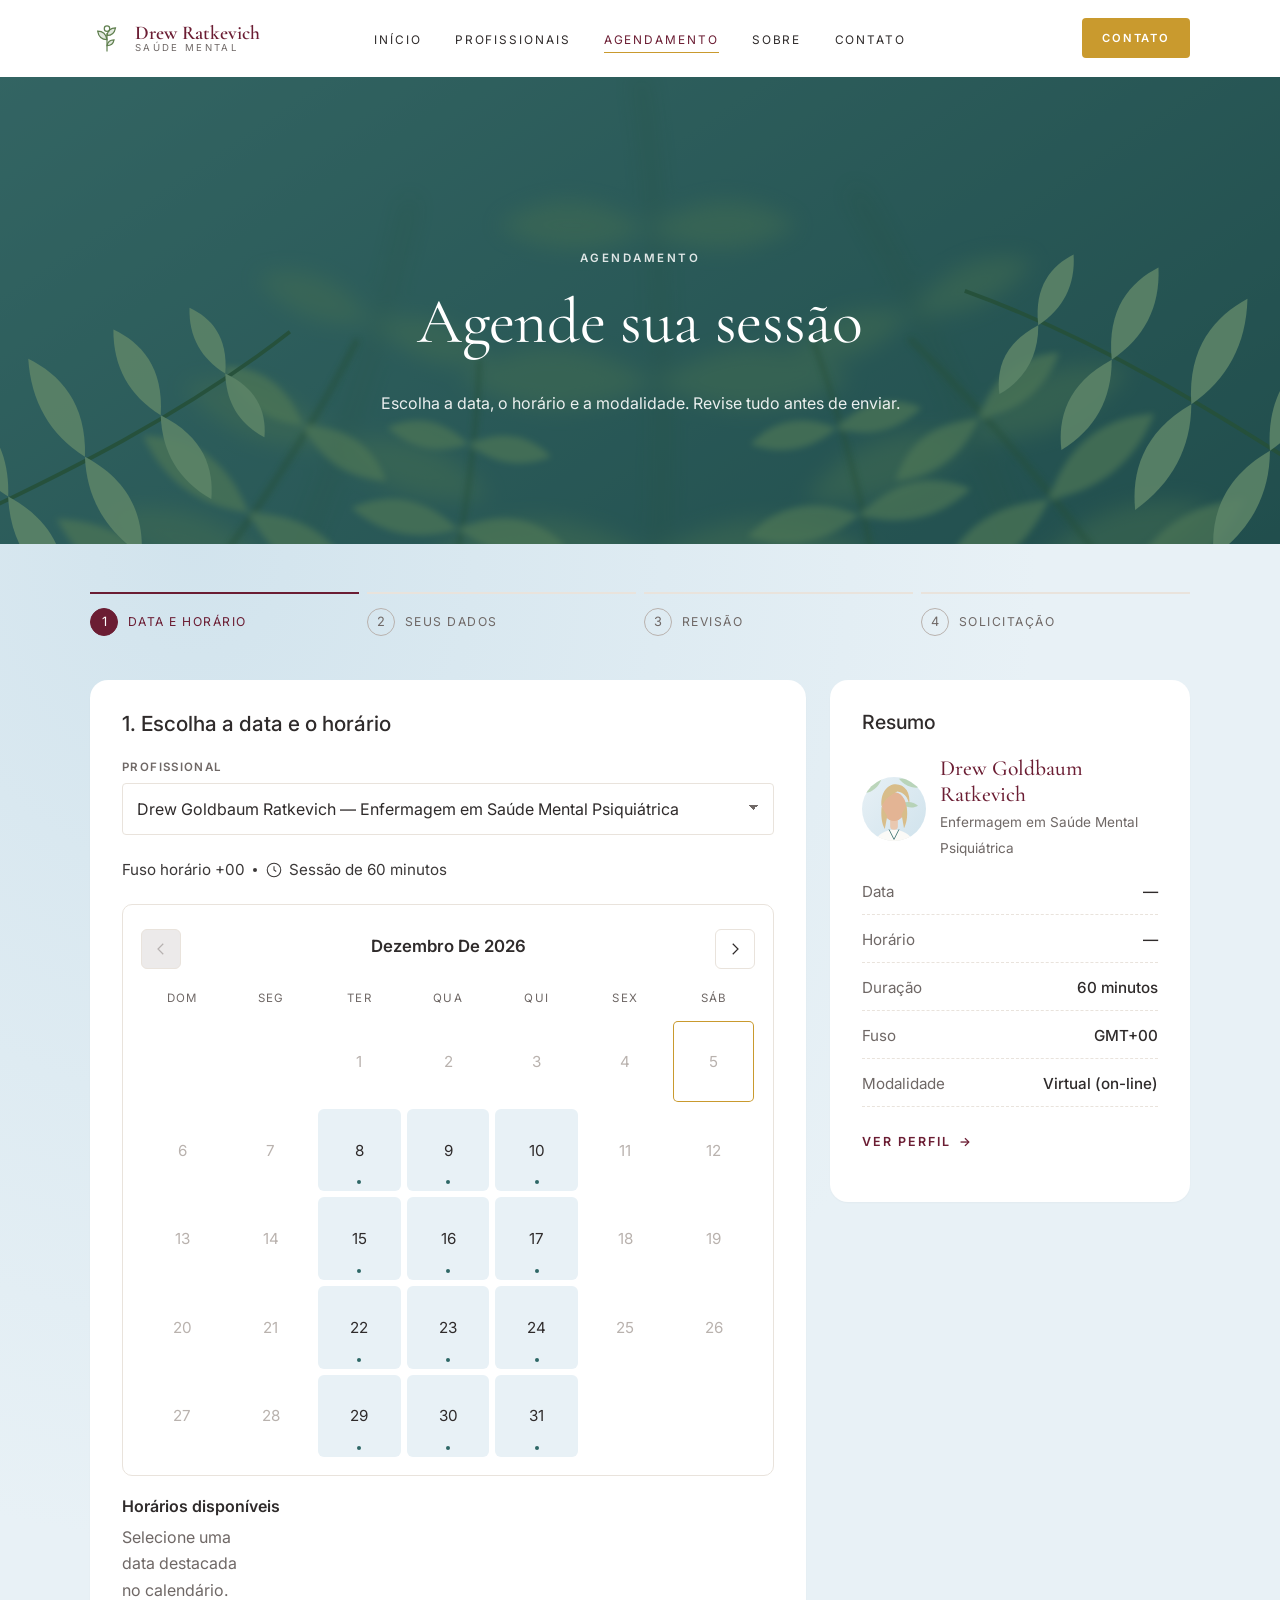
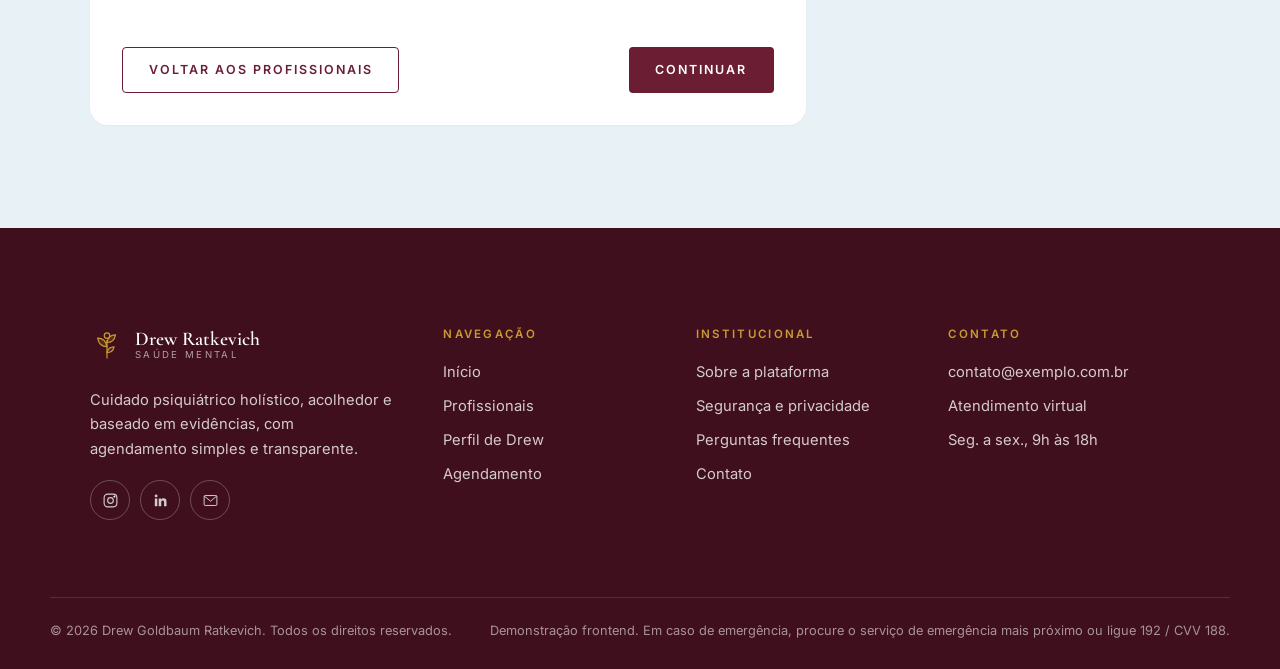
==== agendamento.html @ d1377810 "Site de agendamento Drew Goldbaum Ratkevich Seis páginas HTML independentes (início, profissionais, " ====
<!DOCTYPE html>
<html lang="pt-BR">
<head>
  <meta charset="UTF-8">
  <meta name="viewport" content="width=device-width, initial-scale=1">
  <title>Agendamento — Drew Goldbaum Ratkevich</title>
  <meta name="description" content="Escolha data, horário e modalidade e envie sua solicitação de agendamento.">
  <meta name="theme-color" content="#6b1d33">
  <link rel="icon" href="assets/icons/favicon.svg" type="image/svg+xml">
  <link rel="preconnect" href="https://fonts.googleapis.com">
  <link rel="preconnect" href="https://fonts.gstatic.com" crossorigin>
  <link rel="stylesheet" href="https://fonts.googleapis.com/css2?family=Cormorant+Garamond:ital,wght@0,400;0,500;0,600;1,400;1,500&family=Inter:wght@300;400;500;600&display=swap">
  <link rel="stylesheet" href="css/style.css">
  <link rel="stylesheet" href="css/agendamento.css">
  <link rel="stylesheet" href="css/responsive.css">
</head>
<body>
  <a class="skip-link" href="#conteudo">Pular para o conteúdo</a>
  <header class="site-header">
    <div class="container header-inner">
      <a class="brand" href="index.html" aria-label="Drew Goldbaum Ratkevich — página inicial">
        <svg class="brand-mark" viewBox="0 0 40 40" fill="none" stroke="currentColor" stroke-width="1.4" aria-hidden="true"><path d="M20 36V14"/><path d="M20 22c-6 0-10-4-11-10 6 0 10 4 11 10Z" fill="currentColor" fill-opacity=".18"/><path d="M20 17c5 0 9-3.4 10-9-5 0-9 3.4-10 9Z" fill="currentColor" fill-opacity=".18"/><path d="M20 29c4.5 0 7.5-2.6 8.3-6.8-4.5 0-7.5 2.6-8.3 6.8Z" fill="currentColor" fill-opacity=".18"/><circle cx="20" cy="9" r="3.2"/></svg>
        <span class="brand-text"><span class="brand-name">Drew Ratkevich</span><span class="brand-sub">Saúde mental</span></span>
      </a>
      <nav class="main-nav" id="main-nav" aria-label="Navegação principal">
        <ul>
          <li><a href="index.html">Início</a></li>
          <li><a href="profissionais.html">Profissionais</a></li>
          <li><a href="agendamento.html">Agendamento</a></li>
          <li><a href="sobre.html">Sobre</a></li>
          <li><a href="contato.html">Contato</a></li>
        </ul>
        <a class="btn btn--mustard nav-cta" href="agendamento.html">Agendar sessão</a>
      </nav>
      <div class="header-actions">
        <a class="btn btn--mustard" href="contato.html">Contato</a>
        <button class="nav-toggle" type="button" aria-controls="main-nav" aria-expanded="false" aria-label="Abrir menu">
          <span></span><span></span><span></span>
        </button>
      </div>
    </div>
  </header>

  <main id="conteudo">

    <section class="page-banner" aria-labelledby="ag-title">
      <div class="container">
        <span class="eyebrow eyebrow--light">Agendamento</span>
        <h1 id="ag-title">Agende sua sessão</h1>
        <p>Escolha a data, o horário e a modalidade. Revise tudo antes de enviar.</p>
      </div>
    </section>

    <section class="section--tight profile-page" data-scheduler>
      <div class="container">
        <ol class="stepper" aria-label="Etapas do agendamento">
          <li class="is-active" aria-current="step">Data e horário</li>
          <li>Seus dados</li>
          <li>Revisão</li>
          <li>Solicitação</li>
        </ol>

        <div class="schedule-layout">
          <div class="profile-card">

            <!-- Etapa 1 -->
            <div class="step-panel is-active" data-step="1">
              <h2>1. Escolha a data e o horário</h2>
              <div class="field pro-picker">
                <label for="s-pro">Profissional</label>
                <select class="select" id="s-pro"></select>
              </div>
              <p class="booking-meta">
                <span id="s-tz">Fuso horário</span>
                <span class="dot" aria-hidden="true"></span>
                <span><svg viewBox="0 0 24 24" fill="none" stroke="currentColor" stroke-width="1.4" aria-hidden="true"><circle cx="12" cy="12" r="9"/><path d="M12 7v5l3 2"/></svg><span id="s-duration">Sessão</span></span>
              </p>
              <div class="calendar">
                <div class="calendar-head">
                  <button class="pager-btn" type="button" id="cal-prev" aria-label="Mês anterior"><svg viewBox="0 0 24 24" fill="none" stroke="currentColor" stroke-width="1.6" aria-hidden="true"><path d="m15 5-7 7 7 7"/></svg></button>
                  <h3 id="cal-title" aria-live="polite"></h3>
                  <button class="pager-btn" type="button" id="cal-next" aria-label="Próximo mês"><svg viewBox="0 0 24 24" fill="none" stroke="currentColor" stroke-width="1.6" aria-hidden="true"><path d="m9 5 7 7-7 7"/></svg></button>
                </div>
                <div class="calendar-grid" id="cal-grid"></div>
              </div>
              <div class="slots-area">
                <h3 id="slots-title">Horários disponíveis</h3>
                <div class="slots-grid" id="slots-grid" aria-live="polite"></div>
              </div>
              <div class="alert alert--error mt-20" id="step1-error" hidden role="alert"><svg viewBox="0 0 24 24" fill="none" stroke="currentColor" stroke-width="1.6" width="20" height="20" aria-hidden="true"><circle cx="12" cy="12" r="9"/><path d="M12 11v5m0-8.5v.5"/></svg><span></span></div>
              <div class="step-actions">
                <a class="btn btn--outline" href="profissionais.html">Voltar aos profissionais</a>
                <button class="btn btn--wine" type="button" id="to-step-2">Continuar</button>
              </div>
            </div>

            <!-- Etapa 2 -->
            <form class="step-panel" data-step="2" id="patient-form" novalidate>
              <h2>2. Seus dados</h2>
              <div class="form-grid">
                <div class="field span-2">
                  <label for="p-nome">Nome completo *</label>
                  <input class="input" id="p-nome" name="nome" autocomplete="name" data-validate="required name">
                  <span class="field-error"></span>
                </div>
                <div class="field">
                  <label for="p-email">E-mail *</label>
                  <input class="input" id="p-email" name="email" type="email" autocomplete="email" data-validate="required email">
                  <span class="field-error"></span>
                </div>
                <div class="field">
                  <label for="p-tel">Telefone *</label>
                  <input class="input" id="p-tel" name="telefone" type="tel" inputmode="numeric" autocomplete="tel" placeholder="(00) 00000-0000" data-mask="phone" data-validate="required phone">
                  <span class="field-error"></span>
                </div>
                <fieldset class="field span-2 fieldset-reset">
                  <legend class="field-label legend-gap">Modalidade de atendimento *</legend>
                  <div class="modality-options" id="modality-options"></div>
                  <span class="field-error" id="modality-error"></span>
                </fieldset>
                <div class="field span-2">
                  <label for="p-motivo">O que te traz à consulta? (opcional)</label>
                  <textarea class="textarea" id="p-motivo" name="motivo" maxlength="600"></textarea>
                </div>
                <div class="field span-2">
                  <label class="checkbox"><input type="checkbox" name="consentimento" data-validate="checked"> Concordo com o uso dos meus dados apenas para esta solicitação de agendamento, conforme a política de privacidade.</label>
                  <span class="field-error"></span>
                </div>
              </div>
              <div class="step-actions">
                <button class="btn btn--outline" type="button" data-go="1">Voltar</button>
                <button class="btn btn--wine" type="submit">Revisar</button>
              </div>
            </form>

            <!-- Etapa 3 -->
            <div class="step-panel" data-step="3">
              <h2>3. Revise sua solicitação</h2>
              <dl class="review-list" id="review-list"></dl>
              <div class="alert alert--info mt-20"><svg viewBox="0 0 24 24" fill="none" stroke="currentColor" stroke-width="1.6" width="20" height="20" aria-hidden="true"><circle cx="12" cy="12" r="9"/><path d="M12 11v5m0-8.5v.5"/></svg><span>Esta é uma demonstração: a solicitação fica salva somente neste navegador e não é enviada à profissional.</span></div>
              <div class="step-actions">
                <button class="btn btn--outline" type="button" data-go="2">Editar dados</button>
                <button class="btn btn--dark" type="button" id="confirm">Agendar sessão</button>
              </div>
            </div>

            <!-- Etapa 4 -->
            <div class="step-panel" data-step="4">
              <div class="confirmation">
                <div class="confirmation-icon"><svg viewBox="0 0 24 24" fill="none" stroke="currentColor" stroke-width="2" aria-hidden="true"><path d="m5 12.5 4.5 4.5L19 7.5"/></svg></div>
                <h2>Solicitação registrada</h2>
                <p id="confirm-when"></p>
                <p>Código: <span class="code" id="confirm-code"></span></p>
                <p class="muted">Demonstração: nenhuma consulta foi marcada e nenhum dado foi enviado. Em produção, a confirmação dependeria da profissional e de um sistema de agenda real.</p>
                <p class="alert alert--error" id="confirm-storage" hidden>Não foi possível salvar neste navegador (armazenamento bloqueado).</p>
                <div class="step-actions step-actions--center">
                  <button class="btn btn--outline" type="button" id="new-request">Nova solicitação</button>
                  <a class="btn btn--wine" href="index.html">Voltar ao início</a>
                </div>
              </div>
            </div>

            <div class="requests" id="requests" hidden>
              <h3 class="field-label">Solicitações salvas neste navegador</h3>
              <div id="requests-list"></div>
            </div>
          </div>

          <aside class="profile-card summary-card" aria-labelledby="sum-title">
            <h2 id="sum-title">Resumo</h2>
            <div class="summary-pro" id="summary-pro"></div>
            <ul class="summary-rows" id="summary-rows"></ul>
            <p class="mt-20"><a class="text-link" id="summary-profile" href="perfil-profissional.html">Ver perfil</a></p>
          </aside>
        </div>
      </div>
    </section>

  </main>

  <footer class="site-footer">
    <div class="container footer-grid">
      <div>
        <a class="brand" href="index.html">
          <svg class="brand-mark" viewBox="0 0 40 40" fill="none" stroke="currentColor" stroke-width="1.4" aria-hidden="true"><path d="M20 36V14"/><path d="M20 22c-6 0-10-4-11-10 6 0 10 4 11 10Z" fill="currentColor" fill-opacity=".18"/><path d="M20 17c5 0 9-3.4 10-9-5 0-9 3.4-10 9Z" fill="currentColor" fill-opacity=".18"/><path d="M20 29c4.5 0 7.5-2.6 8.3-6.8-4.5 0-7.5 2.6-8.3 6.8Z" fill="currentColor" fill-opacity=".18"/><circle cx="20" cy="9" r="3.2"/></svg>
          <span class="brand-text"><span class="brand-name">Drew Ratkevich</span><span class="brand-sub">Saúde mental</span></span>
        </a>
        <p class="footer-about">Cuidado psiquiátrico holístico, acolhedor e baseado em evidências, com agendamento simples e transparente.</p>
        <div class="social">
          <a href="https://www.instagram.com/" target="_blank" rel="noopener" aria-label="Instagram (abre em nova aba)"><svg viewBox="0 0 24 24" fill="none" stroke="currentColor" stroke-width="1.6" aria-hidden="true"><rect x="3" y="3" width="18" height="18" rx="5"/><circle cx="12" cy="12" r="4"/><circle cx="17.5" cy="6.5" r=".8" fill="currentColor"/></svg></a>
          <a href="https://www.linkedin.com/" target="_blank" rel="noopener" aria-label="LinkedIn (abre em nova aba)"><svg viewBox="0 0 24 24" fill="currentColor" aria-hidden="true"><path d="M4 9h3.5v11H4V9Zm1.8-5.5a2 2 0 1 1 0 4 2 2 0 0 1 0-4ZM9.5 9h3.3v1.6c.5-.9 1.7-1.9 3.5-1.9 3.6 0 4.2 2.3 4.2 5.4V20H17v-5.2c0-1.3 0-2.9-1.8-2.9s-2.1 1.4-2.1 2.8V20H9.5V9Z"/></svg></a>
          <a href="contato.html" aria-label="Fale conosco"><svg viewBox="0 0 24 24" fill="none" stroke="currentColor" stroke-width="1.4" aria-hidden="true"><rect x="3" y="5" width="18" height="14" rx="1.5"/><path d="m3.5 6 8.5 7 8.5-7"/></svg></a>
        </div>
      </div>
      <div>
        <h4>Navegação</h4>
        <ul>
          <li><a href="index.html">Início</a></li>
          <li><a href="profissionais.html">Profissionais</a></li>
          <li><a href="perfil-profissional.html?id=drew">Perfil de Drew</a></li>
          <li><a href="agendamento.html">Agendamento</a></li>
        </ul>
      </div>
      <div>
        <h4>Institucional</h4>
        <ul>
          <li><a href="sobre.html">Sobre a plataforma</a></li>
          <li><a href="sobre.html#privacidade">Segurança e privacidade</a></li>
          <li><a href="contato.html#faq">Perguntas frequentes</a></li>
          <li><a href="contato.html">Contato</a></li>
        </ul>
      </div>
      <div>
        <h4>Contato</h4>
        <ul>
          <li>contato@exemplo.com.br</li>
          <li>Atendimento virtual</li>
          <li>Seg. a sex., 9h às 18h</li>
        </ul>
      </div>
    </div>
    <div class="container footer-bottom">
      <p>© <span data-year></span> Drew Goldbaum Ratkevich. Todos os direitos reservados.</p>
      <p>Demonstração frontend. Em caso de emergência, procure o serviço de emergência mais próximo ou ligue 192 / CVV 188.</p>
    </div>
  </footer>

  <script src="js/data.js"></script>
  <script src="js/main.js"></script>
  <script src="js/agendamento.js"></script>
</body>
</html>
---- css/style.css ----
/* =========================================================
   Drew Goldbaum Ratkevich — Estilos globais
   Identidade: editorial, botânica, acolhedora
   ========================================================= */

:root {
  /* Paleta */
  --white: #ffffff;
  --paper: #fbf8f3;
  --mustard: #c99a2e;
  --mustard-dark: #a87d1c;
  --mustard-soft: #f3e6c4;
  --wine: #6b1d33;
  --wine-dark: #3f0f1e;
  --teal: #2e6766;
  --teal-dark: #1d4746;
  --green: #5f7f4e;
  --sky: #e8f1f6;
  --sky-deep: #cfe2ec;
  --mint: #d9eee3;
  --mint-border: #9fcdb3;
  --mint-text: #24563d;
  --ink: #2f2b2b;
  --gray: #6f6866;
  --gray-light: #b9b2ae;
  --line: #e9e3dc;
  --danger: #a3302b;
  --danger-bg: #fbecea;

  /* Tipografia */
  --font-serif: "Cormorant Garamond", "Times New Roman", serif;
  --font-sans: "Inter", "Segoe UI", system-ui, -apple-system, sans-serif;

  /* Ritmo */
  --radius-s: 4px;
  --radius: 10px;
  --radius-l: 18px;
  --shadow-soft: 0 1px 2px rgba(47, 43, 43, .04), 0 8px 28px rgba(47, 43, 43, .06);
  --shadow-lift: 0 2px 4px rgba(47, 43, 43, .05), 0 18px 40px rgba(47, 43, 43, .09);
  --container: 1180px;
  --gutter: clamp(16px, 4vw, 40px);
  --header-h: 76px;
  --ease: cubic-bezier(.2, .7, .2, 1);
}

*,
*::before,
*::after { box-sizing: border-box; }

html { scroll-behavior: smooth; -webkit-text-size-adjust: 100%; overflow-x: clip; }

body {
  margin: 0;
  font-family: var(--font-sans);
  font-size: 16px;
  line-height: 1.65;
  color: var(--ink);
  background: var(--white);
  -webkit-font-smoothing: antialiased;
  overflow-x: clip;
}

img, svg { display: block; max-width: 100%; }
a { color: inherit; text-decoration: none; }
button, input, select, textarea { font: inherit; color: inherit; }
button { cursor: pointer; }

h1, h2, h3, h4 {
  font-family: var(--font-serif);
  font-weight: 500;
  line-height: 1.12;
  color: var(--wine);
  margin: 0 0 .5em;
  letter-spacing: -.005em;
}
h1 { font-size: clamp(2.6rem, 6vw, 4.6rem); }
h2 { font-size: clamp(2rem, 4vw, 3.1rem); }
h3 { font-size: clamp(1.35rem, 2.2vw, 1.7rem); }
h4 { font-size: 1.2rem; }
p { margin: 0 0 1em; }

.skip-link {
  position: absolute; left: 12px; top: -60px; z-index: 300;
  background: var(--wine); color: #fff; padding: 10px 16px; border-radius: var(--radius-s);
}
.skip-link:focus { top: 12px; }

:focus-visible { outline: 2px solid var(--teal); outline-offset: 3px; }

.container { width: 100%; max-width: var(--container); margin: 0 auto; padding: 0 var(--gutter); }

.eyebrow {
  display: inline-block;
  font-size: .72rem;
  font-weight: 600;
  letter-spacing: .22em;
  text-transform: uppercase;
  color: var(--mustard-dark);
  margin-bottom: 1.1rem;
}
.eyebrow--light { color: rgba(255, 255, 255, .85); }

.lead { font-size: 1.12rem; color: var(--gray); max-width: 60ch; }
.muted { color: var(--gray); }
.center { text-align: center; }
.center .lead { margin-left: auto; margin-right: auto; }

.section { padding: clamp(72px, 10vw, 140px) 0; }
.section--tight { padding: clamp(48px, 6vw, 80px) 0; }
.section--paper { background: var(--paper); }
.section--sky { background: var(--sky); }
.section-head { margin-bottom: clamp(36px, 5vw, 64px); }

.divider-flourish {
  width: 64px; height: 1px; background: var(--mustard);
  margin: 1.4rem 0 1.8rem; position: relative;
}
.center .divider-flourish { margin-left: auto; margin-right: auto; }

/* ---------- Botões ---------- */
.btn {
  display: inline-flex; align-items: center; justify-content: center; gap: .55rem;
  min-height: 46px; padding: 0 1.6rem;
  font-size: .78rem; font-weight: 600; letter-spacing: .16em; text-transform: uppercase;
  border: 1px solid transparent; border-radius: var(--radius-s);
  transition: background .25s var(--ease), color .25s var(--ease), border-color .25s var(--ease), transform .25s var(--ease);
  white-space: nowrap;
}
.btn:active { transform: translateY(1px); }
.btn--mustard { background: var(--mustard); color: #fff; }
.btn--mustard:hover { background: var(--mustard-dark); }
.btn--wine { background: var(--wine); color: #fff; }
.btn--wine:hover { background: var(--wine-dark); }
.btn--dark { background: #222; color: #fff; letter-spacing: .04em; text-transform: none; font-size: 1rem; border-radius: 6px; }
.btn--dark:hover { background: #000; }
.btn--outline { border-color: var(--wine); color: var(--wine); background: transparent; }
.btn--outline:hover { background: var(--wine); color: #fff; }
.btn--ghost-light { border-color: rgba(255, 255, 255, .7); color: #fff; }
.btn--ghost-light:hover { background: #fff; color: var(--teal-dark); }
.btn--block { width: 100%; }
.btn[disabled] { opacity: .45; cursor: not-allowed; }

.link-underline {
  font-weight: 500; color: var(--ink);
  border-bottom: 1px solid currentColor; padding-bottom: 1px;
  background: none; border-top: 0; border-left: 0; border-right: 0; padding-left: 0; padding-right: 0;
}
.link-underline:hover { color: var(--wine); }

.text-link {
  font-size: .78rem; font-weight: 600; letter-spacing: .16em; text-transform: uppercase;
  color: var(--wine); display: inline-flex; gap: .5rem; align-items: center;
}
.text-link::after { content: "→"; transition: transform .25s var(--ease); }
.text-link:hover::after { transform: translateX(4px); }

/* ---------- Cabeçalho ---------- */
.site-header {
  position: sticky; top: 0; z-index: 100;
  background: rgba(255, 255, 255, .96);
  backdrop-filter: saturate(160%) blur(8px);
  border-bottom: 1px solid transparent;
  transition: border-color .3s var(--ease);
}
.site-header.is-scrolled { border-bottom-color: var(--line); }
.header-inner {
  height: var(--header-h);
  display: grid; grid-template-columns: 1fr auto 1fr; align-items: center; gap: 24px;
}
.brand { display: inline-flex; align-items: center; gap: .7rem; justify-self: start; }
.brand-mark { width: 34px; height: 34px; color: var(--green); }
.brand-text { display: flex; flex-direction: column; line-height: 1.05; }
.brand-name { font-family: var(--font-serif); font-size: 1.22rem; color: var(--wine); font-weight: 600; }
.brand-sub { font-size: .6rem; letter-spacing: .24em; text-transform: uppercase; color: var(--gray); }

.main-nav ul { list-style: none; margin: 0; padding: 0; display: flex; gap: clamp(18px, 2.6vw, 40px); }
.main-nav a {
  font-size: .74rem; letter-spacing: .16em; text-transform: uppercase; color: var(--ink);
  padding: 6px 0; position: relative;
}
.main-nav a::after {
  content: ""; position: absolute; left: 0; right: 0; bottom: 0; height: 1px;
  background: var(--mustard); transform: scaleX(0); transform-origin: left; transition: transform .3s var(--ease);
}
.main-nav a:hover::after,
.main-nav a[aria-current="page"]::after { transform: scaleX(1); }
.main-nav a[aria-current="page"] { color: var(--wine); }

.header-actions { justify-self: end; display: flex; align-items: center; gap: 12px; }
.header-actions .btn { min-height: 40px; padding: 0 1.2rem; font-size: .7rem; }

.nav-toggle {
  display: none; width: 44px; height: 44px; border: 0; background: transparent; padding: 10px;
  position: relative;
}
.nav-toggle span {
  display: block; height: 1px; background: var(--ink); margin: 6px 0;
  transition: transform .3s var(--ease), opacity .3s var(--ease);
}
.nav-toggle[aria-expanded="true"] span:nth-child(1) { transform: translateY(7px) rotate(45deg); }
.nav-toggle[aria-expanded="true"] span:nth-child(2) { opacity: 0; }
.nav-toggle[aria-expanded="true"] span:nth-child(3) { transform: translateY(-7px) rotate(-45deg); }

/* ---------- Hero fotográfico ---------- */
.hero {
  position: relative; min-height: min(86vh, 780px);
  display: grid; place-items: center; text-align: center; color: #fff;
  background: var(--teal-dark) url("../assets/images/hero-jardim.svg") center / cover no-repeat;
  overflow: hidden;
}
.hero::before {
  content: ""; position: absolute; inset: 0;
  background: linear-gradient(180deg, rgba(29, 71, 70, .35) 0%, rgba(29, 71, 70, .55) 100%);
}
.hero-content { position: relative; z-index: 1; padding: 120px var(--gutter) 150px; max-width: 900px; }
.hero h1 { color: #fff; font-weight: 400; margin-bottom: .35em; }
.hero h1 em { font-style: italic; color: var(--mustard-soft); }
.hero p { font-size: 1.12rem; color: rgba(255, 255, 255, .9); max-width: 56ch; margin: 0 auto 2.2rem; }
.hero-actions { display: flex; flex-wrap: wrap; justify-content: center; gap: 14px; }

.page-banner {
  position: relative; color: #fff; text-align: center;
  padding: clamp(90px, 13vw, 170px) 0 clamp(70px, 10vw, 130px);
  background: var(--teal) url("../assets/images/folhagem.svg") center / cover no-repeat;
}
.page-banner::before { content: ""; position: absolute; inset: 0; background: rgba(29, 71, 70, .5); }
.page-banner .container { position: relative; }
.page-banner h1 { color: #fff; font-weight: 400; font-size: clamp(2.4rem, 5.5vw, 4rem); }
.page-banner p { color: rgba(255, 255, 255, .9); max-width: 58ch; margin: 0 auto; }

/* ---------- Busca ---------- */
.search-panel {
  position: relative; z-index: 2;
  margin: -78px auto 0; max-width: 980px;
  background: #fff; border-radius: var(--radius); box-shadow: var(--shadow-lift);
  padding: clamp(22px, 3vw, 34px);
}
.search-panel h2 { font-size: 1.5rem; margin-bottom: 1rem; }
.search-form { display: grid; grid-template-columns: 1.4fr 1fr auto; gap: 12px; }

/* ---------- Formulários ---------- */
.field { display: flex; flex-direction: column; gap: 6px; }
.field label, .field-label {
  font-size: .72rem; font-weight: 600; letter-spacing: .12em; text-transform: uppercase; color: var(--gray);
}
.input, .select, .textarea {
  width: 100%; min-height: 48px; padding: 12px 14px;
  border: 1px solid var(--line); border-radius: var(--radius-s); background: #fff;
  transition: border-color .2s var(--ease), box-shadow .2s var(--ease);
}
.textarea { min-height: 140px; resize: vertical; }
.select {
  appearance: none; -webkit-appearance: none; padding-right: 40px;
  background-image: linear-gradient(45deg, transparent 50%, var(--gray) 50%), linear-gradient(135deg, var(--gray) 50%, transparent 50%);
  background-position: calc(100% - 20px) 21px, calc(100% - 15px) 21px;
  background-size: 5px 5px; background-repeat: no-repeat;
}
.input:focus, .select:focus, .textarea:focus { outline: none; border-color: var(--teal); box-shadow: 0 0 0 3px rgba(46, 103, 102, .12); }
.field.has-error .input, .field.has-error .select, .field.has-error .textarea { border-color: var(--danger); }
.field-error { font-size: .82rem; color: var(--danger); min-height: 0; }
.field-error:empty { display: none; }
.form-grid { display: grid; grid-template-columns: 1fr 1fr; gap: 18px; }
.form-grid .span-2 { grid-column: 1 / -1; }
.checkbox { display: flex; gap: 10px; align-items: flex-start; font-size: .92rem; color: var(--gray); }
.checkbox input { margin-top: 4px; accent-color: var(--teal); width: 18px; height: 18px; flex: 0 0 auto; }

/* ---------- Alertas ---------- */
.alert {
  border-radius: var(--radius-s); padding: 14px 18px; font-size: .95rem;
  border: 1px solid; display: flex; gap: 12px; align-items: flex-start;
}
.alert[hidden] { display: none; }
.alert--success { background: var(--mint); border-color: var(--mint-border); color: var(--mint-text); }
.alert--error { background: var(--danger-bg); border-color: #e6b8b4; color: var(--danger); }
.alert--info { background: var(--sky); border-color: var(--sky-deep); color: var(--teal-dark); }

.toast-region {
  position: fixed; left: 50%; bottom: 24px; transform: translateX(-50%);
  z-index: 400; display: flex; flex-direction: column; gap: 10px; width: min(92vw, 440px);
}
.toast {
  background: var(--ink); color: #fff; padding: 14px 18px; border-radius: var(--radius-s);
  box-shadow: var(--shadow-lift); font-size: .92rem;
  animation: toast-in .35s var(--ease);
}
.toast--success { background: var(--mint-text); }
.toast--error { background: var(--danger); }
@keyframes toast-in { from { opacity: 0; transform: translateY(10px); } }

/* ---------- Cards de profissionais ---------- */
.pro-grid { display: grid; grid-template-columns: repeat(3, 1fr); gap: clamp(20px, 2.4vw, 32px); }
.pro-card {
  background: #fff; border: 1px solid var(--line); border-radius: var(--radius);
  overflow: hidden; display: flex; flex-direction: column;
  transition: box-shadow .3s var(--ease), transform .3s var(--ease);
}
.pro-card:hover { box-shadow: var(--shadow-lift); transform: translateY(-3px); }
.pro-photo {
  aspect-ratio: 4 / 3.4; position: relative; overflow: hidden;
  background: var(--sky) url("../assets/images/folhagem.svg") center / cover;
}
.pro-photo img { width: 100%; height: 100%; object-fit: cover; }
.pro-monogram {
  position: absolute; inset: 0; display: grid; place-items: center;
  font-family: var(--font-serif); font-size: 4rem; color: #fff;
  background: rgba(29, 71, 70, .45);
}
.pro-badge {
  position: absolute; left: 14px; top: 14px; z-index: 1;
  background: rgba(255, 255, 255, .94); color: var(--ink);
  font-size: .66rem; font-weight: 600; letter-spacing: .14em; text-transform: uppercase;
  padding: 5px 10px; border-radius: 3px;
}
.pro-body { padding: 22px 22px 24px; display: flex; flex-direction: column; gap: 6px; flex: 1; }
.pro-body h3 { margin: 0; font-size: 1.55rem; }
.pro-specialty { font-size: .8rem; letter-spacing: .1em; text-transform: uppercase; color: var(--mustard-dark); font-weight: 600; }
.pro-meta { list-style: none; padding: 0; margin: 10px 0 18px; display: grid; gap: 8px; font-size: .9rem; color: var(--gray); }
.pro-meta li { display: flex; gap: 10px; align-items: flex-start; }
.pro-meta svg { width: 18px; height: 18px; flex: 0 0 auto; margin-top: 3px; color: var(--teal); }
.pro-body .btn { margin-top: auto; }

.empty-state {
  text-align: center; padding: 64px 24px; border: 1px dashed var(--line); border-radius: var(--radius);
  color: var(--gray); grid-column: 1 / -1;
}
.empty-state h3 { color: var(--wine); }

.demo-note {
  font-size: .82rem; color: var(--gray); background: var(--paper); border-left: 2px solid var(--mustard);
  padding: 10px 14px; margin-top: 20px;
}

/* ---------- Seção editorial mostarda ---------- */
.editorial-mustard {
  position: relative; background: var(--mustard); color: #fff;
  padding: clamp(80px, 11vw, 150px) 0 clamp(130px, 15vw, 210px);
  clip-path: polygon(0 0, 100% 0, 100% calc(100% - 7vw), 0 100%);
}
.editorial-grid { display: grid; grid-template-columns: 1fr 1.05fr; gap: clamp(32px, 7vw, 110px); align-items: start; }
.editorial-mustard h2 { color: #fff; font-size: clamp(2.6rem, 5.6vw, 4.8rem); font-weight: 400; line-height: 1.02; }
.editorial-mustard h2 em { font-style: italic; }
.editorial-mustard h3 { color: #fff; font-family: var(--font-sans); font-size: .78rem; letter-spacing: .2em; text-transform: uppercase; font-weight: 600; }
.editorial-mustard p { color: rgba(255, 255, 255, .93); }
.editorial-mustard .btn { margin-top: 1rem; }
.editorial-mustard + .section { margin-top: -6vw; position: relative; }

/* ---------- Bloco imagem + texto ---------- */
.split { display: grid; grid-template-columns: 1fr 1fr; gap: clamp(32px, 6vw, 96px); align-items: center; }
.split--reverse > :first-child { order: 2; }
.split-media { position: relative; }
.split-media img { width: 100%; aspect-ratio: 4 / 5; object-fit: cover; }
.split-media::after {
  content: ""; position: absolute; z-index: -1; right: -22px; bottom: -22px; width: 62%; height: 62%;
  background: var(--sky);
}
.split-media--mustard::after { background: var(--mustard-soft); left: -22px; right: auto; }

/* ---------- Categorias ---------- */
.category-grid { display: grid; grid-template-columns: repeat(4, 1fr); gap: 1px; background: var(--line); border: 1px solid var(--line); }
.category {
  background: #fff; padding: 34px 28px; display: flex; flex-direction: column; gap: 12px;
  transition: background .3s var(--ease);
}
.category:hover { background: var(--paper); }
.category svg { width: 34px; height: 34px; color: var(--green); }
.category h3 { font-size: 1.45rem; margin: 0; }
.category p { font-size: .92rem; color: var(--gray); margin: 0; flex: 1; }

/* ---------- Como funciona ---------- */
.steps { display: grid; grid-template-columns: repeat(4, 1fr); gap: clamp(20px, 3vw, 40px); counter-reset: step; list-style: none; padding: 0; margin: 0; }
.steps li { counter-increment: step; position: relative; padding-top: 72px; }
.steps li::before {
  content: counter(step, decimal-leading-zero);
  position: absolute; top: 0; left: 0;
  font-family: var(--font-serif); font-size: 3.4rem; color: var(--mustard); line-height: 1; font-style: italic;
}
.steps li::after { content: ""; position: absolute; top: 28px; left: 76px; right: 0; height: 1px; background: var(--line); }
.steps li:last-child::after { display: none; }
.steps h3 { font-size: 1.45rem; }
.steps p { color: var(--gray); font-size: .95rem; }

/* ---------- Depoimentos ---------- */
.testimonials { position: relative; max-width: 820px; margin: 0 auto; text-align: center; }
.testimonial { display: none; }
.testimonial.is-active { display: block; animation: fade .6s var(--ease); }
.testimonial blockquote {
  margin: 0 0 1.6rem; font-family: var(--font-serif); font-style: italic;
  font-size: clamp(1.5rem, 2.8vw, 2.1rem); line-height: 1.35; color: var(--wine);
}
.testimonial cite { font-style: normal; font-size: .76rem; letter-spacing: .18em; text-transform: uppercase; color: var(--gray); }
.testimonial-controls { display: flex; justify-content: center; align-items: center; gap: 18px; margin-top: 36px; }
.round-btn {
  width: 44px; height: 44px; border-radius: 50%; border: 1px solid var(--line); background: #fff;
  display: grid; place-items: center; color: var(--ink); transition: border-color .2s, color .2s;
}
.round-btn:hover { border-color: var(--wine); color: var(--wine); }
.round-btn svg { width: 18px; height: 18px; }
.dots { display: flex; gap: 8px; }
.dots button { width: 8px; height: 8px; border-radius: 50%; border: 0; padding: 0; background: var(--gray-light); }
.dots button[aria-current="true"] { background: var(--mustard); }
@keyframes fade { from { opacity: 0; } }

/* ---------- Faixa CTA ---------- */
.cta-band {
  position: relative; text-align: center; color: #fff;
  background: var(--teal-dark) url("../assets/images/flores.svg") center / cover no-repeat;
  padding: clamp(80px, 11vw, 140px) 0;
}
.cta-band::before { content: ""; position: absolute; inset: 0; background: rgba(29, 71, 70, .55); }
.cta-band .container { position: relative; }
.cta-band h2 { color: #fff; font-weight: 400; }
.cta-band p { color: rgba(255, 255, 255, .9); max-width: 52ch; margin: 0 auto 2rem; }

/* ---------- Modal ---------- */
.modal { position: fixed; inset: 0; z-index: 350; display: grid; place-items: center; padding: 16px; }
.modal[hidden] { display: none; }
.modal-backdrop { position: absolute; inset: 0; background: rgba(47, 43, 43, .5); }
.modal-dialog {
  position: relative; background: #fff; border-radius: var(--radius); width: min(100%, 520px);
  max-height: calc(100vh - 32px); overflow: auto; padding: 32px; box-shadow: var(--shadow-lift);
  animation: toast-in .3s var(--ease);
}
.modal-close {
  position: absolute; top: 12px; right: 12px; width: 40px; height: 40px; border: 0; background: transparent;
  font-size: 1.6rem; line-height: 1; color: var(--gray);
}
.modal-close:hover { color: var(--wine); }
.modal-dialog h2 { font-size: 2rem; padding-right: 32px; }
.modal-actions { display: flex; gap: 12px; flex-wrap: wrap; margin-top: 22px; }

/* ---------- Rodapé ---------- */
.site-footer { background: var(--wine-dark); color: rgba(255, 255, 255, .78); padding: clamp(64px, 8vw, 100px) 0 0; font-size: .92rem; }
.footer-grid { display: grid; grid-template-columns: 1.5fr 1fr 1fr 1.2fr; gap: clamp(28px, 4vw, 56px); }
.site-footer .brand-name { color: #fff; }
.site-footer .brand-sub { color: rgba(255, 255, 255, .6); }
.site-footer .brand-mark { color: var(--mustard); }
.site-footer h4 {
  font-family: var(--font-sans); color: var(--mustard); font-size: .72rem; letter-spacing: .2em;
  text-transform: uppercase; font-weight: 600; margin-bottom: 1.2rem;
}
.site-footer ul { list-style: none; margin: 0; padding: 0; display: grid; gap: 10px; }
.site-footer a:hover { color: #fff; }
.footer-about { margin-top: 1.2rem; max-width: 34ch; }
.social { display: flex; gap: 10px; margin-top: 1.2rem; }
.social a {
  width: 40px; height: 40px; border: 1px solid rgba(255, 255, 255, .25); border-radius: 50%;
  display: grid; place-items: center; transition: background .2s, border-color .2s;
}
.social a:hover { background: var(--mustard); border-color: var(--mustard); }
.social svg { width: 17px; height: 17px; }
.footer-bottom {
  margin-top: clamp(48px, 6vw, 80px); border-top: 1px solid rgba(255, 255, 255, .12);
  padding: 22px 0 28px; display: flex; flex-wrap: wrap; justify-content: space-between; gap: 12px;
  font-size: .8rem; color: rgba(255, 255, 255, .55);
}
.footer-bottom p { margin: 0; }

/* ---------- Sobre / Contato ---------- */
.values { display: grid; grid-template-columns: repeat(3, 1fr); gap: clamp(28px, 4vw, 56px); }
.value h3 { font-size: 1.6rem; }
.value p { color: var(--gray); }
.value svg { width: 32px; height: 32px; color: var(--green); margin-bottom: 1rem; }

.privacy-list { list-style: none; padding: 0; margin: 0; display: grid; gap: 18px; }
.privacy-list li { display: grid; grid-template-columns: 28px 1fr; gap: 14px; }
.privacy-list svg { width: 22px; height: 22px; color: var(--teal); margin-top: 3px; }
.privacy-list strong { display: block; color: var(--ink); font-weight: 600; }
.privacy-list span { color: var(--gray); font-size: .95rem; }

.contact-layout { display: grid; grid-template-columns: 1.4fr 1fr; gap: clamp(32px, 6vw, 90px); align-items: start; }
.contact-card { background: var(--paper); padding: clamp(28px, 3vw, 40px); }
.contact-card h3 { font-size: 1.6rem; }
.contact-list { list-style: none; padding: 0; margin: 0 0 1.4rem; display: grid; gap: 18px; }
.contact-list li { display: grid; grid-template-columns: 24px 1fr; gap: 14px; }
.contact-list svg { width: 20px; height: 20px; color: var(--mustard-dark); margin-top: 3px; }
.contact-list small { display: block; font-size: .7rem; letter-spacing: .16em; text-transform: uppercase; color: var(--gray); }

.faq { max-width: 860px; margin: 0 auto; border-top: 1px solid var(--line); }
.faq-item { border-bottom: 1px solid var(--line); }
.faq-question {
  width: 100%; text-align: left; background: none; border: 0; padding: 24px 44px 24px 0; position: relative;
  font-family: var(--font-serif); font-size: 1.4rem; color: var(--wine);
}
.faq-question::after {
  content: "+"; position: absolute; right: 6px; top: 50%; transform: translateY(-50%);
  font-family: var(--font-sans); font-size: 1.5rem; font-weight: 300; color: var(--mustard-dark);
  transition: transform .3s var(--ease);
}
.faq-question[aria-expanded="true"]::after { transform: translateY(-50%) rotate(45deg); }
.faq-answer { padding: 0 0 24px; color: var(--gray); max-width: 70ch; }
.faq-answer[hidden] { display: none; }

/* ---------- Utilidades ---------- */
.visually-hidden {
  position: absolute !important; width: 1px; height: 1px; overflow: hidden;
  clip: rect(0 0 0 0); white-space: nowrap;
}
.reveal { opacity: 0; transform: translateY(18px); transition: opacity .8s var(--ease), transform .8s var(--ease); }
.reveal.is-visible { opacity: 1; transform: none; }

@media (prefers-reduced-motion: reduce) {
  html { scroll-behavior: auto; }
  *, *::before, *::after { animation: none !important; transition: none !important; }
  .reveal { opacity: 1; transform: none; }
}

/* ---------- Utilidades de espaçamento ---------- */
.mt-20 { margin-top: 20px; }
.mt-40 { margin-top: 40px; }
.pt-0 { padding-top: 0; }
.fieldset-reset { border: 0; padding: 0; margin: 0; min-width: 0; }
.legend-gap { margin-bottom: 8px; padding: 0; }
.step-actions--center { justify-content: center; }
.faq-heading { margin: 0; }
.label-note { text-transform: none; letter-spacing: 0; font-weight: 400; }
.small-note { font-size: .88rem; }
.hero--short { min-height: min(62vh, 560px); }
.hero--short .hero-content { padding-bottom: 110px; }

.filters-grid { grid-template-columns: repeat(4, 1fr); align-items: end; }
---- css/agendamento.css ----
/* =========================================================
   Perfil profissional + painel de agendamento + página de agendamento
   ========================================================= */

/* ---------- Layout do perfil ---------- */
.profile-page {
  background:
    radial-gradient(ellipse at 15% 0%, rgba(207, 226, 236, .9), transparent 55%),
    radial-gradient(ellipse at 90% 30%, rgba(232, 241, 246, 1), transparent 60%),
    var(--sky);
  padding: clamp(28px, 4vw, 48px) 0 clamp(64px, 8vw, 110px);
}
.breadcrumb { font-size: .8rem; color: var(--gray); margin-bottom: 22px; }
.breadcrumb ol { list-style: none; display: flex; flex-wrap: wrap; gap: 8px; margin: 0; padding: 0; }
.breadcrumb li + li::before { content: "/"; margin-right: 8px; color: var(--gray-light); }
.breadcrumb a:hover { color: var(--wine); }

.profile-layout {
  display: grid; grid-template-columns: minmax(0, 1fr) 440px; gap: 22px; align-items: start;
}
.profile-main { display: grid; gap: 20px; min-width: 0; }

.profile-card {
  background: #fff; border-radius: var(--radius-l); padding: clamp(22px, 3vw, 32px);
  box-shadow: 0 1px 2px rgba(47, 43, 43, .03);
}
.profile-card h2 {
  font-family: var(--font-sans); font-size: 1.22rem; font-weight: 500; color: var(--ink);
  letter-spacing: 0; margin-bottom: 1.4rem;
}

/* Cabeçalho do perfil */
.profile-hero { display: grid; grid-template-columns: 220px 1fr; gap: 28px; align-items: start; }
.profile-photo {
  aspect-ratio: 4 / 5; border-radius: var(--radius); overflow: hidden; background: var(--sky);
}
.profile-photo img { width: 100%; height: 100%; object-fit: cover; }
.profile-hero h1 {
  font-family: var(--font-serif); font-size: clamp(1.9rem, 3vw, 2.4rem); color: var(--wine);
  margin-bottom: .2em;
}
.profile-role { font-size: 1.02rem; color: var(--ink); margin: 0; }
.profile-exp { font-size: 1rem; color: var(--gray); margin: 0 0 1.4rem; }
.profile-tags { list-style: none; padding: 0; margin: 0; display: grid; gap: 12px; }
.profile-tags li { display: grid; grid-template-columns: 38px 1fr; gap: 12px; align-items: center; font-size: .95rem; }
.profile-demo-flag { margin-top: 14px; }

/* Ícones redondos */
.icon-bubble {
  width: 38px; height: 38px; border-radius: 50%; background: #f3f3f1;
  display: grid; place-items: center; color: #222; flex: 0 0 auto;
}
.icon-bubble svg { width: 18px; height: 18px; }

/* Lista de detalhes (Sobre mim / Qualificação / Cuidados) */
.detail-list { list-style: none; padding: 0; margin: 0; display: grid; gap: 22px; }
.detail-item { display: grid; grid-template-columns: 38px 1fr; gap: 16px; align-items: start; }
.detail-item h3 {
  font-family: var(--font-sans); font-size: 1.02rem; font-weight: 500; color: var(--ink);
  margin: 6px 0 4px; letter-spacing: 0;
}
.detail-item p { margin: 0; color: #4a4646; }

.clamp { display: -webkit-box; -webkit-box-orient: vertical; -webkit-line-clamp: 2; overflow: hidden; }
.clamp--2 { -webkit-line-clamp: 2; }
.clamp--3 { -webkit-line-clamp: 3; }
.clamp--5 { -webkit-line-clamp: 5; }
.pro-photo--fill { height: 100%; aspect-ratio: auto; }
.icon-bubble--plain { background: transparent; }
.no-slots--full { grid-column: 1 / -1; }
.clamp.is-open { display: block; -webkit-line-clamp: unset; }
.show-more { margin-top: 12px; font-size: .95rem; }
.show-more[hidden] { display: none; }

.profile-text p { color: #4a4646; }

.more-providers {
  display: flex; align-items: center; justify-content: space-between; gap: 16px;
  border-radius: var(--radius-l); padding: 20px 28px;
  background: linear-gradient(100deg, #dbe6f2, #e7dce9);
  transition: filter .2s;
}
.more-providers:hover { filter: brightness(.98); }
.avatars { display: flex; align-items: center; gap: 14px; }
.avatars span.stack { display: flex; }
.avatars span.stack i {
  width: 28px; height: 28px; border-radius: 50%; border: 2px solid #fff; margin-left: -8px;
  background: var(--teal); display: grid; place-items: center; color: #fff;
  font-style: normal; font-size: .7rem; font-weight: 600;
}
.avatars span.stack i:first-child { margin-left: 0; }
.avatars span.stack i:nth-child(2) { background: var(--mustard); }
.avatars span.stack i:nth-child(3) { background: var(--wine); }

/* ---------- Painel de agendamento (widget) ---------- */
.booking-aside { position: sticky; top: calc(var(--header-h) + 20px); }
.booking-panel {
  background: #fff; border-radius: var(--radius-l); padding: 26px 28px 28px;
  box-shadow: var(--shadow-soft);
}
.booking-panel h2 {
  font-family: var(--font-sans); font-size: 1.3rem; font-weight: 500; color: var(--ink); margin-bottom: .8rem;
}
.booking-meta { display: flex; flex-wrap: wrap; align-items: center; gap: 8px; color: #3b3838; font-size: .95rem; margin-bottom: 22px; }
.booking-meta .dot { width: 4px; height: 4px; background: currentColor; border-radius: 50%; }
.booking-meta svg { width: 18px; height: 18px; }
.booking-meta span { display: inline-flex; align-items: center; gap: 6px; }

.day-pager { display: grid; grid-template-columns: 40px 1fr 40px; gap: 8px; align-items: start; }
.pager-btn {
  width: 40px; height: 40px; border-radius: 6px; border: 1px solid var(--line); background: #fff;
  display: grid; place-items: center; color: var(--ink); margin-top: 6px;
}
.pager-btn:disabled { background: #eceaea; color: #b6b1b0; cursor: not-allowed; }
.pager-btn svg { width: 18px; height: 18px; }
.day-columns { display: grid; grid-template-columns: repeat(3, minmax(0, 1fr)); gap: 10px; }
.day-col { display: flex; flex-direction: column; gap: 8px; min-width: 0; }
.day-head { text-align: center; font-size: 1rem; line-height: 1.45; color: #2b2828; margin-bottom: 10px; min-height: 70px; }
.day-head strong { font-weight: 400; display: block; }
.slot {
  width: 100%; border: 1px solid #d9d6d4; background: #fff; border-radius: 4px;
  padding: 8px 6px; font-size: .95rem; color: #2b2828;
  display: flex; flex-direction: column; align-items: center; gap: 2px;
  transition: border-color .15s, background .15s;
}
.slot-row { display: inline-flex; align-items: center; gap: 6px; }
.slot svg { width: 14px; height: 14px; color: #4b4747; }
.slot:hover { border-color: var(--mint-border); }
.slot.is-selected { background: var(--mint); border-color: #6fb38d; color: var(--mint-text); }
.slot-duration { display: none; font-size: .82rem; }
.slot.is-selected .slot-duration { display: block; }
.no-slots { font-size: .82rem; color: var(--gray-light); text-align: center; padding: 6px 0; }

.booking-panel .btn--dark { width: 100%; min-height: 50px; margin-top: 26px; font-weight: 600; }
.booking-hint { font-size: .85rem; color: var(--gray); text-align: center; margin: 10px 0 0; min-height: 1.3em; }

.estimate {
  margin-top: 26px; background: var(--mint); border-radius: 4px; padding: 20px 22px;
  display: grid; grid-template-columns: 26px 1fr; gap: 12px;
}
.estimate svg { width: 22px; height: 22px; color: var(--mint-text); margin-top: 2px; }
.estimate h3 { font-family: var(--font-sans); font-size: 1.05rem; font-weight: 600; color: #1f2b26; margin: 0 0 .6rem; letter-spacing: 0; line-height: 1.4; }
.estimate p { margin: 0; color: #2c3a33; font-size: .98rem; }
.estimate .insurance-selected { margin-top: 10px; font-weight: 600; color: var(--mint-text); }
.btn--insurance {
  width: 100%; min-height: 46px; margin-top: 14px; border: 1px solid #d9d6d4; background: #fff;
  border-radius: 4px; font-size: 1.02rem; color: #222; font-weight: 500;
}
.btn--insurance:hover { border-color: #222; }

.insurance-options { display: grid; gap: 8px; margin: 18px 0 6px; max-height: 300px; overflow: auto; }
.insurance-options label {
  display: flex; gap: 12px; align-items: center; padding: 10px 12px; border: 1px solid var(--line);
  border-radius: var(--radius-s); cursor: pointer;
}
.insurance-options input { accent-color: var(--teal); }
.insurance-options label:has(input:checked) { border-color: var(--mint-border); background: var(--mint); }

/* ---------- Página de agendamento ---------- */
.stepper {
  list-style: none; padding: 0; margin: 0 0 clamp(28px, 4vw, 44px);
  display: grid; grid-template-columns: repeat(4, 1fr); gap: 8px; counter-reset: s;
}
.stepper li {
  counter-increment: s; display: flex; align-items: center; gap: 10px;
  font-size: .76rem; letter-spacing: .12em; text-transform: uppercase; color: var(--gray);
  padding-top: 14px; border-top: 2px solid var(--line);
}
.stepper li::before {
  content: counter(s); width: 28px; height: 28px; border-radius: 50%; flex: 0 0 auto;
  display: grid; place-items: center; border: 1px solid var(--gray-light);
  font-size: .8rem; letter-spacing: 0;
}
.stepper li.is-active { color: var(--wine); border-top-color: var(--wine); }
.stepper li.is-active::before { border-color: var(--wine); background: var(--wine); color: #fff; }
.stepper li.is-done { color: var(--mint-text); border-top-color: var(--mint-border); }
.stepper li.is-done::before { content: "✓"; background: var(--mint); border-color: var(--mint-border); color: var(--mint-text); }

.schedule-layout { display: grid; grid-template-columns: minmax(0, 1fr) 360px; gap: 24px; align-items: start; }
.step-panel { display: none; }
.step-panel.is-active { display: block; animation: fade .4s var(--ease); }
.step-panel h2 { font-family: var(--font-sans); font-size: 1.3rem; font-weight: 500; color: var(--ink); }
.step-actions { display: flex; justify-content: space-between; gap: 12px; flex-wrap: wrap; margin-top: 28px; }

.pro-picker { margin-bottom: 22px; }

.calendar { border: 1px solid var(--line); border-radius: var(--radius); padding: 18px; }
.calendar-head { display: flex; align-items: center; justify-content: space-between; margin-bottom: 14px; }
.calendar-head h3 { font-family: var(--font-sans); font-size: 1.05rem; font-weight: 600; color: var(--ink); margin: 0; text-transform: capitalize; letter-spacing: 0; }
.calendar-grid { display: grid; grid-template-columns: repeat(7, 1fr); gap: 6px; text-align: center; }
.calendar-grid .dow { font-size: .72rem; letter-spacing: .1em; text-transform: uppercase; color: var(--gray); padding: 6px 0; }
.cal-day {
  aspect-ratio: 1; border: 1px solid transparent; border-radius: 6px; background: transparent;
  font-size: .95rem; display: grid; place-items: center; position: relative; color: var(--gray-light);
}
.cal-day.is-available { color: var(--ink); background: var(--sky); }
.cal-day.is-available::after {
  content: ""; position: absolute; bottom: 6px; width: 4px; height: 4px; border-radius: 50%; background: var(--teal);
}
.cal-day.is-available:hover { border-color: var(--teal); }
.cal-day.is-selected { background: var(--mint); border-color: #6fb38d; color: var(--mint-text); font-weight: 600; }
.cal-day.is-today { box-shadow: inset 0 0 0 1px var(--mustard); }
.cal-day:disabled { cursor: default; }

.slots-area { margin-top: 22px; }
.slots-area h3 { font-family: var(--font-sans); font-size: 1rem; font-weight: 600; color: var(--ink); letter-spacing: 0; }
.slots-grid { display: grid; grid-template-columns: repeat(auto-fill, minmax(110px, 1fr)); gap: 10px; }

.modality-options { display: grid; grid-template-columns: 1fr 1fr; gap: 12px; }
.modality-option {
  border: 1px solid var(--line); border-radius: var(--radius-s); padding: 16px; cursor: pointer;
  display: grid; grid-template-columns: 22px 1fr; gap: 12px; align-items: start;
}
.modality-option input { accent-color: var(--teal); margin-top: 4px; }
.modality-option strong { display: block; font-weight: 600; }
.modality-option span { font-size: .88rem; color: var(--gray); }
.modality-option:has(input:checked) { background: var(--mint); border-color: var(--mint-border); }
.modality-option.is-disabled { opacity: .5; cursor: not-allowed; }

.review-list { margin: 0; display: grid; grid-template-columns: 180px 1fr; border-top: 1px solid var(--line); }
.review-list dt, .review-list dd { padding: 14px 0; border-bottom: 1px solid var(--line); margin: 0; }
.review-list dt { font-size: .74rem; letter-spacing: .14em; text-transform: uppercase; color: var(--gray); padding-top: 17px; }

.summary-card .summary-pro { display: grid; grid-template-columns: 64px 1fr; gap: 14px; align-items: center; margin-bottom: 18px; }
.summary-card .summary-pro img, .summary-card .summary-pro .mini-mono {
  width: 64px; height: 64px; border-radius: 50%; object-fit: cover;
}
.mini-mono { display: grid; place-items: center; background: var(--teal); color: #fff; font-family: var(--font-serif); font-size: 1.6rem; }
.summary-card .summary-pro strong { display: block; font-family: var(--font-serif); font-size: 1.35rem; color: var(--wine); font-weight: 500; line-height: 1.2; }
.summary-card .summary-pro span { font-size: .85rem; color: var(--gray); }
.summary-rows { list-style: none; padding: 0; margin: 0; display: grid; gap: 12px; font-size: .95rem; }
.summary-rows li { display: flex; justify-content: space-between; gap: 12px; border-bottom: 1px dashed var(--line); padding-bottom: 10px; }
.summary-rows span { color: var(--gray); }
.summary-rows strong { font-weight: 500; text-align: right; }

.confirmation { text-align: center; padding: 20px 0; }
.confirmation-icon {
  width: 72px; height: 72px; margin: 0 auto 18px; border-radius: 50%; background: var(--mint);
  display: grid; place-items: center; color: var(--mint-text);
}
.confirmation-icon svg { width: 34px; height: 34px; }
.confirmation h2 { font-family: var(--font-serif); font-size: 2.2rem; color: var(--wine); font-weight: 500; }
.confirmation .code { font-family: ui-monospace, Menlo, monospace; background: var(--paper); padding: 4px 10px; border-radius: 3px; }

.requests { margin-top: 28px; }
.request-item {
  display: flex; justify-content: space-between; align-items: center; gap: 16px; flex-wrap: wrap;
  border: 1px solid var(--line); border-radius: var(--radius-s); padding: 14px 16px; margin-bottom: 10px; font-size: .92rem;
}
.request-item strong { display: block; }
.request-item .btn { min-height: 36px; padding: 0 14px; font-size: .66rem; }
---- css/responsive.css ----
/* =========================================================
   Responsividade — notebooks, tablets e celulares
   ========================================================= */

@media (max-width: 1180px) {
  .profile-layout { grid-template-columns: minmax(0, 1fr) 380px; }
  .booking-panel { padding: 22px; }
  .profile-hero { grid-template-columns: 180px 1fr; }
}

@media (max-width: 1024px) {
  :root { --header-h: 68px; }

  .header-inner { grid-template-columns: auto 1fr auto; }
  .nav-toggle { display: block; }
  .header-actions .btn { display: none; }

  .main-nav {
    position: fixed; inset: var(--header-h) 0 0 0; background: #fff;
    padding: 40px var(--gutter);
    transform: translateX(100%); visibility: hidden;
    transition: transform .4s var(--ease), visibility .4s;
    overflow-y: auto;
  }
  .main-nav.is-open { transform: none; visibility: visible; }
  .main-nav ul { flex-direction: column; gap: 0; }
  .main-nav li { border-bottom: 1px solid var(--line); }
  .main-nav a {
    display: block; padding: 20px 0; font-family: var(--font-serif); font-size: 1.8rem;
    letter-spacing: 0; text-transform: none; color: var(--wine);
  }
  .main-nav a::after { display: none; }
  .main-nav .nav-cta { display: inline-flex; margin-top: 32px; }
  body.nav-open { overflow: hidden; }

  .pro-grid { grid-template-columns: repeat(2, 1fr); }
  .category-grid { grid-template-columns: repeat(2, 1fr); }
  .steps { grid-template-columns: repeat(2, 1fr); row-gap: 48px; }
  .steps li:nth-child(2)::after { display: none; }
  .footer-grid { grid-template-columns: 1fr 1fr; }

  .profile-layout { grid-template-columns: 1fr; }
  .booking-aside { position: static; order: -1; }
  .profile-main { order: 0; }
  .schedule-layout { grid-template-columns: 1fr; }
  .schedule-layout .summary-card { order: -1; }
}

@media (min-width: 1025px) {
  .main-nav .nav-cta { display: none; }
}

@media (max-width: 860px) {
  .editorial-grid, .split, .contact-layout { grid-template-columns: 1fr; }
  .split--reverse > :first-child { order: 0; }
  .split-media { max-width: 520px; }
  .values { grid-template-columns: 1fr; }
  .search-form { grid-template-columns: 1fr; }
  .profile-hero { grid-template-columns: 1fr; }
  .profile-photo { max-width: 360px; }
  .stepper li { font-size: 0; gap: 0; justify-content: center; }
  .stepper li::before { font-size: .8rem; }
}

@media (max-width: 640px) {
  body { font-size: 15px; }
  .pro-grid, .category-grid, .footer-grid { grid-template-columns: 1fr; }
  .steps { grid-template-columns: 1fr; }
  .steps li::after { display: none; }
  .form-grid { grid-template-columns: 1fr; }
  .modality-options { grid-template-columns: 1fr; }
  .review-list { grid-template-columns: 1fr; }
  .review-list dt { border-bottom: 0; padding-bottom: 0; }
  .hero { min-height: 640px; }
  .hero-content { padding: 90px var(--gutter) 130px; }
  .search-panel { margin-top: -64px; }
  .split-media::after { right: -10px; bottom: -10px; }
  .split-media--mustard::after { left: -10px; }
  .editorial-mustard { clip-path: polygon(0 0, 100% 0, 100% calc(100% - 40px), 0 100%); }
  .editorial-mustard + .section { margin-top: 0; }
  .brand-sub { display: none; }
  .booking-panel { padding: 20px 16px; }
  .day-pager { grid-template-columns: 34px 1fr 34px; gap: 4px; }
  .pager-btn { width: 34px; height: 34px; }
  .day-columns { gap: 6px; }
  .day-head { font-size: .88rem; }
  .slot { font-size: .86rem; padding: 7px 2px; }
  .more-providers { padding: 18px; }
  .modal-dialog { padding: 26px 20px; }
  .calendar { padding: 12px; }
  .calendar-grid { gap: 3px; }
  .cal-day { font-size: .85rem; }
}

@media (max-width: 860px) {
  .filters-grid { grid-template-columns: 1fr 1fr; }
}
@media (max-width: 640px) {
  .filters-grid { grid-template-columns: 1fr; }
}
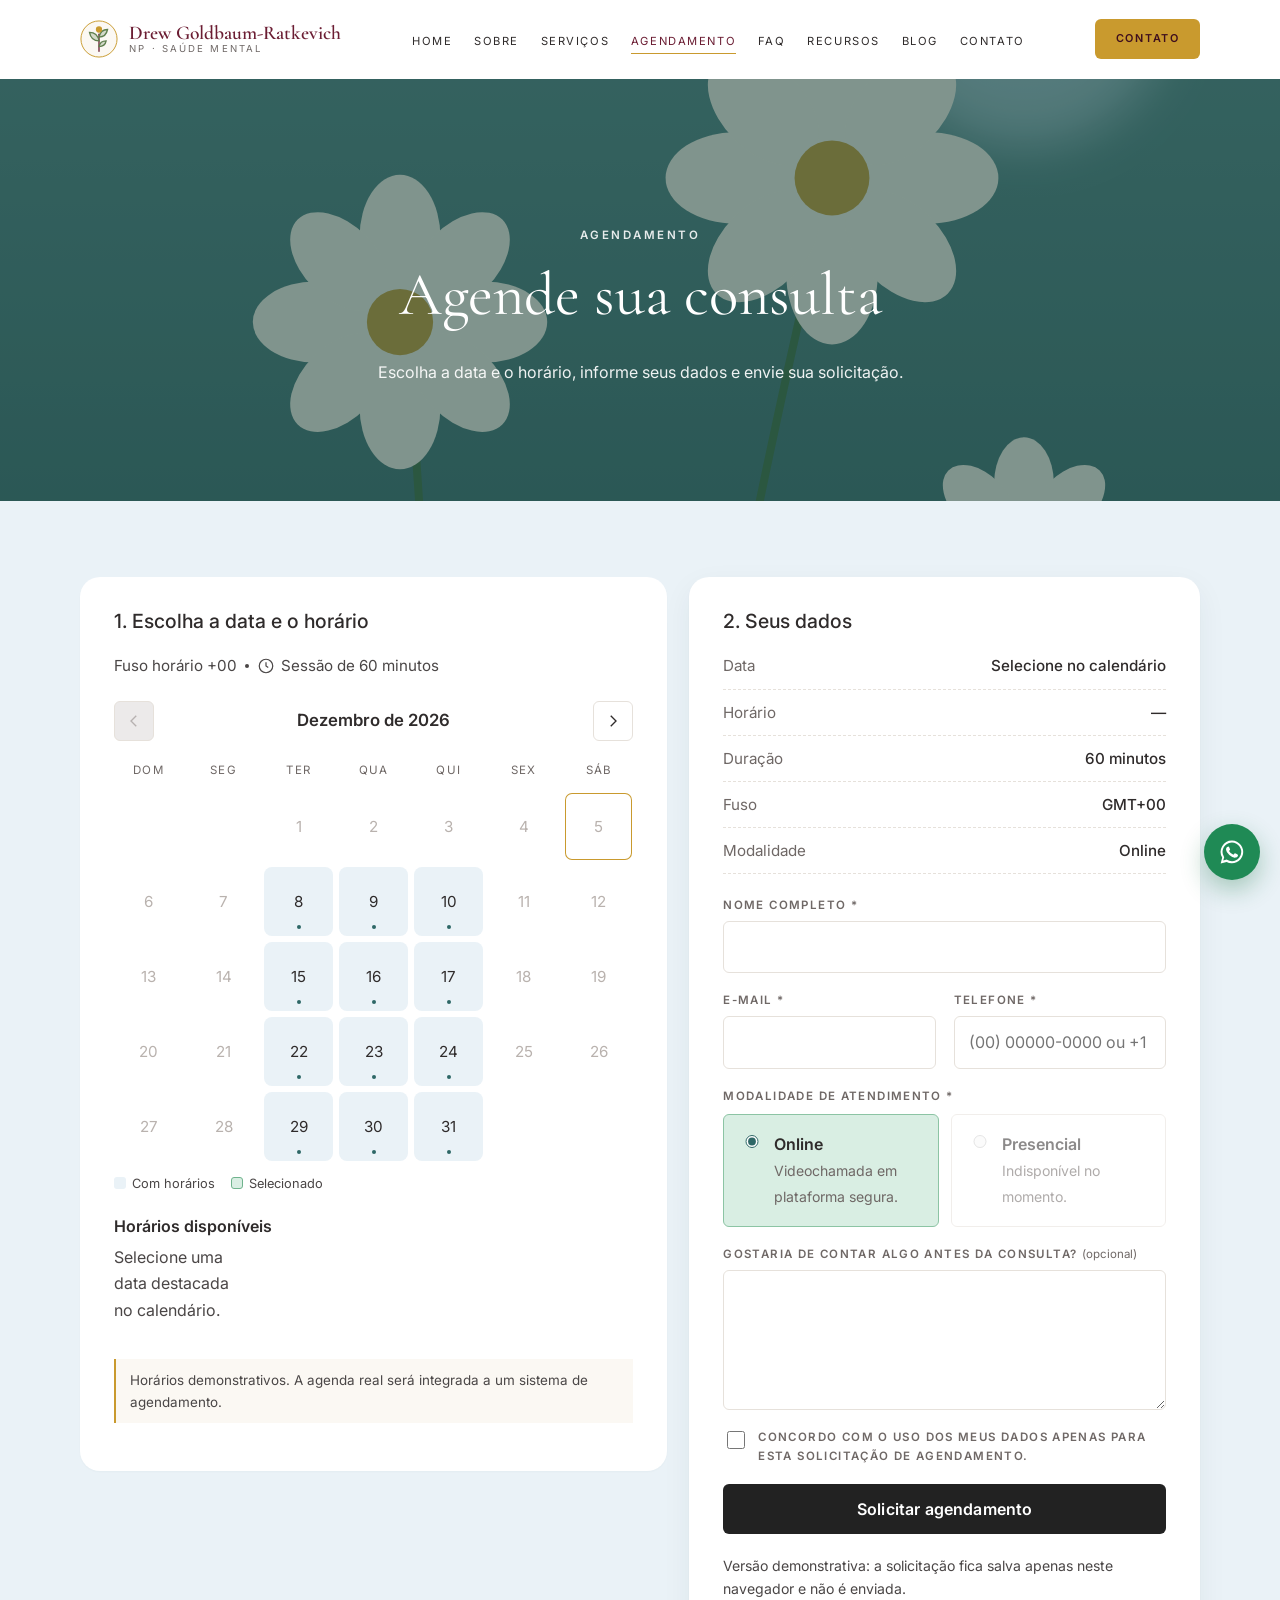
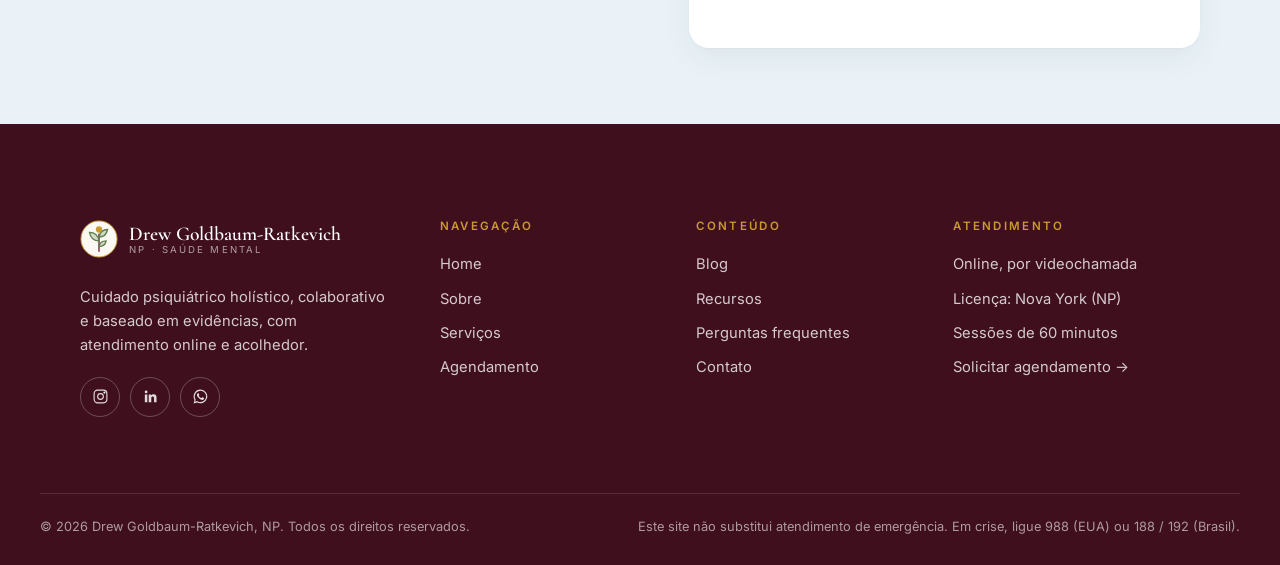
==== commit c1448001: "Transforma em site pessoal de Drew Goldbaum-Ratkevich, NP Sete páginas independentes (início, sobre," ====
--- a/agendamento.html
+++ b/agendamento.html
@@ -3,34 +3,42 @@
 <head>
   <meta charset="UTF-8">
   <meta name="viewport" content="width=device-width, initial-scale=1">
-  <title>Agendamento — Drew Goldbaum Ratkevich</title>
-  <meta name="description" content="Escolha data, horário e modalidade e envie sua solicitação de agendamento.">
+  <title>Agendamento | Drew Goldbaum-Ratkevich, NP</title>
+  <meta name="description" content="Escolha data, horário e modalidade e solicite sua consulta online de 60 minutos.">
   <meta name="theme-color" content="#6b1d33">
+  <meta property="og:title" content="Agendamento | Drew Goldbaum-Ratkevich, NP">
+  <meta property="og:description" content="Escolha data, horário e modalidade e solicite sua consulta online de 60 minutos.">
+  <meta property="og:image" content="assets/images/drew-retrato.jpg">
   <link rel="icon" href="assets/icons/favicon.svg" type="image/svg+xml">
   <link rel="preconnect" href="https://fonts.googleapis.com">
   <link rel="preconnect" href="https://fonts.gstatic.com" crossorigin>
-  <link rel="stylesheet" href="https://fonts.googleapis.com/css2?family=Cormorant+Garamond:ital,wght@0,400;0,500;0,600;1,400;1,500&family=Inter:wght@300;400;500;600&display=swap">
+  <link rel="stylesheet" href="https://fonts.googleapis.com/css2?family=Cormorant+Garamond:ital,wght@0,400;0,500;0,600;1,400;1,500&amp;family=Inter:wght@300;400;500;600&amp;display=swap">
   <link rel="stylesheet" href="css/style.css">
-  <link rel="stylesheet" href="css/agendamento.css">
   <link rel="stylesheet" href="css/responsive.css">
 </head>
 <body>
   <a class="skip-link" href="#conteudo">Pular para o conteúdo</a>
   <header class="site-header">
     <div class="container header-inner">
-      <a class="brand" href="index.html" aria-label="Drew Goldbaum Ratkevich — página inicial">
-        <svg class="brand-mark" viewBox="0 0 40 40" fill="none" stroke="currentColor" stroke-width="1.4" aria-hidden="true"><path d="M20 36V14"/><path d="M20 22c-6 0-10-4-11-10 6 0 10 4 11 10Z" fill="currentColor" fill-opacity=".18"/><path d="M20 17c5 0 9-3.4 10-9-5 0-9 3.4-10 9Z" fill="currentColor" fill-opacity=".18"/><path d="M20 29c4.5 0 7.5-2.6 8.3-6.8-4.5 0-7.5 2.6-8.3 6.8Z" fill="currentColor" fill-opacity=".18"/><circle cx="20" cy="9" r="3.2"/></svg>
-        <span class="brand-text"><span class="brand-name">Drew Ratkevich</span><span class="brand-sub">Saúde mental</span></span>
+      <a class="brand" href="index.html" aria-label="Drew Goldbaum-Ratkevich, NP, página inicial">
+        <img src="assets/logo/logo.svg" alt="" width="38" height="38">
+        <span class="brand-text"><span class="brand-name">Drew Goldbaum-Ratkevich</span><span class="brand-sub">NP · Saúde mental</span></span>
       </a>
       <nav class="main-nav" id="main-nav" aria-label="Navegação principal">
         <ul>
-          <li><a href="index.html">Início</a></li>
-          <li><a href="profissionais.html">Profissionais</a></li>
+          <li><a href="index.html">Home</a></li>
+          <li><a href="sobre.html">Sobre</a></li>
+          <li><a href="servicos.html">Serviços</a></li>
           <li><a href="agendamento.html">Agendamento</a></li>
-          <li><a href="sobre.html">Sobre</a></li>
+          <li><a href="faq.html">FAQ</a></li>
+          <li><a href="blog.html#recursos">Recursos</a></li>
+          <li><a href="blog.html">Blog</a></li>
           <li><a href="contato.html">Contato</a></li>
         </ul>
-        <a class="btn btn--mustard nav-cta" href="agendamento.html">Agendar sessão</a>
+        <div class="nav-extra">
+          <a class="btn btn--mustard" href="agendamento.html">Agendar consulta</a>
+          <a class="btn btn--whatsapp" href="contato.html" data-whatsapp><svg viewBox="0 0 24 24" fill="currentColor" aria-hidden="true"><path d="M12 2.2a9.7 9.7 0 0 0-8.4 14.6L2.3 21.8l5.1-1.3A9.7 9.7 0 1 0 12 2.2Zm0 17.7c-1.5 0-3-.4-4.2-1.2l-.3-.2-3 .8.8-2.9-.2-.3A8 8 0 1 1 12 19.9Zm4.4-6c-.2-.1-1.4-.7-1.7-.8-.2-.1-.4-.1-.5.1l-.8.9c-.1.2-.3.2-.5.1a6.6 6.6 0 0 1-3.3-2.9c-.2-.4.2-.4.7-1.3.1-.1 0-.3 0-.4l-.8-1.8c-.2-.5-.4-.4-.5-.4h-.5a.9.9 0 0 0-.7.3 2.8 2.8 0 0 0-.9 2.1 4.9 4.9 0 0 0 1 2.6 11.2 11.2 0 0 0 4.3 3.8c1.6.7 2.2.7 3 .6a2.6 2.6 0 0 0 1.7-1.2 2.1 2.1 0 0 0 .2-1.2c-.1-.1-.2-.2-.5-.3Z"/></svg> WhatsApp</a>
+        </div>
       </nav>
       <div class="header-actions">
         <a class="btn btn--mustard" href="contato.html">Contato</a>
@@ -43,189 +51,157 @@
 
   <main id="conteudo">
 
-    <section class="page-banner" aria-labelledby="ag-title">
+    <section class="page-banner page-banner--flores" aria-labelledby="ag-title">
       <div class="container">
         <span class="eyebrow eyebrow--light">Agendamento</span>
-        <h1 id="ag-title">Agende sua sessão</h1>
-        <p>Escolha a data, o horário e a modalidade. Revise tudo antes de enviar.</p>
+        <h1 id="ag-title">Agende sua consulta</h1>
+        <p>Escolha a data e o horário, informe seus dados e envie sua solicitação.</p>
       </div>
     </section>
 
-    <section class="section--tight profile-page" data-scheduler>
+    <section class="section--tight" data-scheduler>
       <div class="container">
-        <ol class="stepper" aria-label="Etapas do agendamento">
-          <li class="is-active" aria-current="step">Data e horário</li>
-          <li>Seus dados</li>
-          <li>Revisão</li>
-          <li>Solicitação</li>
-        </ol>
-
         <div class="schedule-layout">
-          <div class="profile-card">
-
-            <!-- Etapa 1 -->
-            <div class="step-panel is-active" data-step="1">
-              <h2>1. Escolha a data e o horário</h2>
-              <div class="field pro-picker">
-                <label for="s-pro">Profissional</label>
-                <select class="select" id="s-pro"></select>
+          <div class="card" id="calendar-card">
+            <h2 class="card-title">1. Escolha a data e o horário</h2>
+            <p class="booking-meta">
+              <span id="s-tz">Fuso horário</span>
+              <span class="dot" aria-hidden="true"></span>
+              <span><svg viewBox="0 0 24 24" fill="none" stroke="currentColor" stroke-width="1.6" aria-hidden="true"><circle cx="12" cy="12" r="9"/><path d="M12 7v5l3 2"/></svg><span id="s-duration">Sessão de 60 minutos</span></span>
+            </p>
+            <div class="calendar">
+              <div class="calendar-head">
+                <button class="pager-btn" type="button" id="cal-prev" aria-label="Mês anterior"><svg viewBox="0 0 24 24" fill="none" stroke="currentColor" stroke-width="1.8" aria-hidden="true"><path d="m15 5-7 7 7 7"/></svg></button>
+                <h3 id="cal-title" aria-live="polite"></h3>
+                <button class="pager-btn" type="button" id="cal-next" aria-label="Próximo mês"><svg viewBox="0 0 24 24" fill="none" stroke="currentColor" stroke-width="1.8" aria-hidden="true"><path d="m9 5 7 7-7 7"/></svg></button>
               </div>
-              <p class="booking-meta">
-                <span id="s-tz">Fuso horário</span>
-                <span class="dot" aria-hidden="true"></span>
-                <span><svg viewBox="0 0 24 24" fill="none" stroke="currentColor" stroke-width="1.4" aria-hidden="true"><circle cx="12" cy="12" r="9"/><path d="M12 7v5l3 2"/></svg><span id="s-duration">Sessão</span></span>
-              </p>
-              <div class="calendar">
-                <div class="calendar-head">
-                  <button class="pager-btn" type="button" id="cal-prev" aria-label="Mês anterior"><svg viewBox="0 0 24 24" fill="none" stroke="currentColor" stroke-width="1.6" aria-hidden="true"><path d="m15 5-7 7 7 7"/></svg></button>
-                  <h3 id="cal-title" aria-live="polite"></h3>
-                  <button class="pager-btn" type="button" id="cal-next" aria-label="Próximo mês"><svg viewBox="0 0 24 24" fill="none" stroke="currentColor" stroke-width="1.6" aria-hidden="true"><path d="m9 5 7 7-7 7"/></svg></button>
-                </div>
-                <div class="calendar-grid" id="cal-grid"></div>
-              </div>
-              <div class="slots-area">
-                <h3 id="slots-title">Horários disponíveis</h3>
-                <div class="slots-grid" id="slots-grid" aria-live="polite"></div>
-              </div>
-              <div class="alert alert--error mt-20" id="step1-error" hidden role="alert"><svg viewBox="0 0 24 24" fill="none" stroke="currentColor" stroke-width="1.6" width="20" height="20" aria-hidden="true"><circle cx="12" cy="12" r="9"/><path d="M12 11v5m0-8.5v.5"/></svg><span></span></div>
-              <div class="step-actions">
-                <a class="btn btn--outline" href="profissionais.html">Voltar aos profissionais</a>
-                <button class="btn btn--wine" type="button" id="to-step-2">Continuar</button>
-              </div>
-            </div>
-
-            <!-- Etapa 2 -->
-            <form class="step-panel" data-step="2" id="patient-form" novalidate>
-              <h2>2. Seus dados</h2>
-              <div class="form-grid">
+              <div class="calendar-grid" id="cal-grid"></div>
+              <p class="cal-legend"><span><i></i> Com horários</span><span><i class="sel"></i> Selecionado</span></p>
+            </div>
+            <div class="slots-area">
+              <h3 id="slots-title">Horários disponíveis</h3>
+              <div class="slots-grid" id="slots-grid" aria-live="polite"></div>
+              <p class="field-error" id="slot-error" role="alert"></p>
+            </div>
+            <p class="demo-note">Horários demonstrativos. A agenda real será integrada a um sistema de agendamento.</p>
+          </div>
+
+          <div class="card card--shadow" id="formulario">
+            <div id="booking-form-area">
+              <h2 class="card-title">2. Seus dados</h2>
+              <ul class="summary-rows" id="summary-rows" aria-live="polite"></ul>
+              <form id="booking-form" class="form-grid" novalidate>
                 <div class="field span-2">
-                  <label for="p-nome">Nome completo *</label>
-                  <input class="input" id="p-nome" name="nome" autocomplete="name" data-validate="required name">
-                  <span class="field-error"></span>
+                  <label for="b-nome">Nome completo *</label>
+                  <input class="input" id="b-nome" name="nome" autocomplete="name" data-validate="required name">
+                  <span class="field-error" id="b-nome-err"></span>
                 </div>
                 <div class="field">
-                  <label for="p-email">E-mail *</label>
-                  <input class="input" id="p-email" name="email" type="email" autocomplete="email" data-validate="required email">
-                  <span class="field-error"></span>
+                  <label for="b-email">E-mail *</label>
+                  <input class="input" id="b-email" name="email" type="email" autocomplete="email" data-validate="required email">
+                  <span class="field-error" id="b-email-err"></span>
                 </div>
                 <div class="field">
-                  <label for="p-tel">Telefone *</label>
-                  <input class="input" id="p-tel" name="telefone" type="tel" inputmode="numeric" autocomplete="tel" placeholder="(00) 00000-0000" data-mask="phone" data-validate="required phone">
-                  <span class="field-error"></span>
-                </div>
-                <fieldset class="field span-2 fieldset-reset">
-                  <legend class="field-label legend-gap">Modalidade de atendimento *</legend>
+                  <label for="b-tel">Telefone *</label>
+                  <input class="input" id="b-tel" name="telefone" type="tel" autocomplete="tel" placeholder="(00) 00000-0000 ou +1 …" data-mask="phone" data-validate="required phone">
+                  <span class="field-error" id="b-tel-err"></span>
+                </div>
+                <fieldset class="fieldset span-2">
+                  <legend class="field-label">Modalidade de atendimento *</legend>
                   <div class="modality-options" id="modality-options"></div>
-                  <span class="field-error" id="modality-error"></span>
+                  <p class="field-error" id="modality-error" role="alert"></p>
                 </fieldset>
                 <div class="field span-2">
-                  <label for="p-motivo">O que te traz à consulta? (opcional)</label>
-                  <textarea class="textarea" id="p-motivo" name="motivo" maxlength="600"></textarea>
+                  <label for="b-msg">Gostaria de contar algo antes da consulta? <span class="label-note">(opcional)</span></label>
+                  <textarea class="textarea" id="b-msg" name="mensagem" maxlength="600"></textarea>
                 </div>
                 <div class="field span-2">
-                  <label class="checkbox"><input type="checkbox" name="consentimento" data-validate="checked"> Concordo com o uso dos meus dados apenas para esta solicitação de agendamento, conforme a política de privacidade.</label>
-                  <span class="field-error"></span>
-                </div>
-              </div>
-              <div class="step-actions">
-                <button class="btn btn--outline" type="button" data-go="1">Voltar</button>
-                <button class="btn btn--wine" type="submit">Revisar</button>
-              </div>
-            </form>
-
-            <!-- Etapa 3 -->
-            <div class="step-panel" data-step="3">
-              <h2>3. Revise sua solicitação</h2>
-              <dl class="review-list" id="review-list"></dl>
-              <div class="alert alert--info mt-20"><svg viewBox="0 0 24 24" fill="none" stroke="currentColor" stroke-width="1.6" width="20" height="20" aria-hidden="true"><circle cx="12" cy="12" r="9"/><path d="M12 11v5m0-8.5v.5"/></svg><span>Esta é uma demonstração: a solicitação fica salva somente neste navegador e não é enviada à profissional.</span></div>
-              <div class="step-actions">
-                <button class="btn btn--outline" type="button" data-go="2">Editar dados</button>
-                <button class="btn btn--dark" type="button" id="confirm">Agendar sessão</button>
-              </div>
-            </div>
-
-            <!-- Etapa 4 -->
-            <div class="step-panel" data-step="4">
+                  <label class="checkbox"><input type="checkbox" name="consentimento" data-validate="checked"> Concordo com o uso dos meus dados apenas para esta solicitação de agendamento.</label>
+                  <span class="field-error" id="b-cons-err"></span>
+                </div>
+                <div class="span-2">
+                  <button class="btn btn--dark btn--block" type="submit">Solicitar agendamento</button>
+                  <p class="muted small mt-20">Versão demonstrativa: a solicitação fica salva apenas neste navegador e não é enviada.</p>
+                </div>
+              </form>
+            </div>
+
+            <div id="booking-done" hidden tabindex="-1">
               <div class="confirmation">
                 <div class="confirmation-icon"><svg viewBox="0 0 24 24" fill="none" stroke="currentColor" stroke-width="2" aria-hidden="true"><path d="m5 12.5 4.5 4.5L19 7.5"/></svg></div>
                 <h2>Solicitação registrada</h2>
-                <p id="confirm-when"></p>
-                <p>Código: <span class="code" id="confirm-code"></span></p>
-                <p class="muted">Demonstração: nenhuma consulta foi marcada e nenhum dado foi enviado. Em produção, a confirmação dependeria da profissional e de um sistema de agenda real.</p>
-                <p class="alert alert--error" id="confirm-storage" hidden>Não foi possível salvar neste navegador (armazenamento bloqueado).</p>
-                <div class="step-actions step-actions--center">
-                  <button class="btn btn--outline" type="button" id="new-request">Nova solicitação</button>
+                <p id="done-when"></p>
+                <p>Código: <span class="code" id="done-code"></span></p>
+                <div class="alert alert--info"><svg viewBox="0 0 24 24" fill="none" stroke="currentColor" stroke-width="1.6" aria-hidden="true"><circle cx="12" cy="12" r="9"/><path d="M12 11v5m0-8.5v.5"/></svg><span>Esta é uma demonstração: nenhuma consulta foi marcada e nenhum dado foi enviado. Com a agenda integrada, a confirmação será enviada por e-mail.</span></div>
+                <p class="alert alert--error mt-20" id="done-storage" hidden>Não foi possível salvar neste navegador.</p>
+                <div class="hero-actions mt-20">
+                  <button class="btn btn--outline" type="button" id="done-new">Nova solicitação</button>
                   <a class="btn btn--wine" href="index.html">Voltar ao início</a>
                 </div>
               </div>
             </div>
 
-            <div class="requests" id="requests" hidden>
+            <div id="requests" class="mt-32" hidden>
               <h3 class="field-label">Solicitações salvas neste navegador</h3>
               <div id="requests-list"></div>
             </div>
           </div>
-
-          <aside class="profile-card summary-card" aria-labelledby="sum-title">
-            <h2 id="sum-title">Resumo</h2>
-            <div class="summary-pro" id="summary-pro"></div>
-            <ul class="summary-rows" id="summary-rows"></ul>
-            <p class="mt-20"><a class="text-link" id="summary-profile" href="perfil-profissional.html">Ver perfil</a></p>
-          </aside>
         </div>
       </div>
     </section>
 
   </main>
+
+  <a class="whatsapp-float" href="contato.html" data-whatsapp aria-label="Conversar pelo WhatsApp"><svg viewBox="0 0 24 24" fill="currentColor" aria-hidden="true"><path d="M12 2.2a9.7 9.7 0 0 0-8.4 14.6L2.3 21.8l5.1-1.3A9.7 9.7 0 1 0 12 2.2Zm0 17.7c-1.5 0-3-.4-4.2-1.2l-.3-.2-3 .8.8-2.9-.2-.3A8 8 0 1 1 12 19.9Zm4.4-6c-.2-.1-1.4-.7-1.7-.8-.2-.1-.4-.1-.5.1l-.8.9c-.1.2-.3.2-.5.1a6.6 6.6 0 0 1-3.3-2.9c-.2-.4.2-.4.7-1.3.1-.1 0-.3 0-.4l-.8-1.8c-.2-.5-.4-.4-.5-.4h-.5a.9.9 0 0 0-.7.3 2.8 2.8 0 0 0-.9 2.1 4.9 4.9 0 0 0 1 2.6 11.2 11.2 0 0 0 4.3 3.8c1.6.7 2.2.7 3 .6a2.6 2.6 0 0 0 1.7-1.2 2.1 2.1 0 0 0 .2-1.2c-.1-.1-.2-.2-.5-.3Z"/></svg></a>
 
   <footer class="site-footer">
     <div class="container footer-grid">
       <div>
-        <a class="brand" href="index.html">
-          <svg class="brand-mark" viewBox="0 0 40 40" fill="none" stroke="currentColor" stroke-width="1.4" aria-hidden="true"><path d="M20 36V14"/><path d="M20 22c-6 0-10-4-11-10 6 0 10 4 11 10Z" fill="currentColor" fill-opacity=".18"/><path d="M20 17c5 0 9-3.4 10-9-5 0-9 3.4-10 9Z" fill="currentColor" fill-opacity=".18"/><path d="M20 29c4.5 0 7.5-2.6 8.3-6.8-4.5 0-7.5 2.6-8.3 6.8Z" fill="currentColor" fill-opacity=".18"/><circle cx="20" cy="9" r="3.2"/></svg>
-          <span class="brand-text"><span class="brand-name">Drew Ratkevich</span><span class="brand-sub">Saúde mental</span></span>
-        </a>
-        <p class="footer-about">Cuidado psiquiátrico holístico, acolhedor e baseado em evidências, com agendamento simples e transparente.</p>
+        <a class="brand" href="index.html" aria-label="Drew Goldbaum-Ratkevich, NP, página inicial">
+        <img src="assets/logo/logo.svg" alt="" width="38" height="38">
+        <span class="brand-text"><span class="brand-name">Drew Goldbaum-Ratkevich</span><span class="brand-sub">NP · Saúde mental</span></span>
+      </a>
+        <p class="footer-about">Cuidado psiquiátrico holístico, colaborativo e baseado em evidências, com atendimento online e acolhedor.</p>
         <div class="social">
           <a href="https://www.instagram.com/" target="_blank" rel="noopener" aria-label="Instagram (abre em nova aba)"><svg viewBox="0 0 24 24" fill="none" stroke="currentColor" stroke-width="1.6" aria-hidden="true"><rect x="3" y="3" width="18" height="18" rx="5"/><circle cx="12" cy="12" r="4"/><circle cx="17.5" cy="6.5" r=".8" fill="currentColor"/></svg></a>
           <a href="https://www.linkedin.com/" target="_blank" rel="noopener" aria-label="LinkedIn (abre em nova aba)"><svg viewBox="0 0 24 24" fill="currentColor" aria-hidden="true"><path d="M4 9h3.5v11H4V9Zm1.8-5.5a2 2 0 1 1 0 4 2 2 0 0 1 0-4ZM9.5 9h3.3v1.6c.5-.9 1.7-1.9 3.5-1.9 3.6 0 4.2 2.3 4.2 5.4V20H17v-5.2c0-1.3 0-2.9-1.8-2.9s-2.1 1.4-2.1 2.8V20H9.5V9Z"/></svg></a>
-          <a href="contato.html" aria-label="Fale conosco"><svg viewBox="0 0 24 24" fill="none" stroke="currentColor" stroke-width="1.4" aria-hidden="true"><rect x="3" y="5" width="18" height="14" rx="1.5"/><path d="m3.5 6 8.5 7 8.5-7"/></svg></a>
+          <a href="contato.html" data-whatsapp aria-label="WhatsApp"><svg viewBox="0 0 24 24" fill="currentColor" aria-hidden="true"><path d="M12 2.2a9.7 9.7 0 0 0-8.4 14.6L2.3 21.8l5.1-1.3A9.7 9.7 0 1 0 12 2.2Zm0 17.7c-1.5 0-3-.4-4.2-1.2l-.3-.2-3 .8.8-2.9-.2-.3A8 8 0 1 1 12 19.9Zm4.4-6c-.2-.1-1.4-.7-1.7-.8-.2-.1-.4-.1-.5.1l-.8.9c-.1.2-.3.2-.5.1a6.6 6.6 0 0 1-3.3-2.9c-.2-.4.2-.4.7-1.3.1-.1 0-.3 0-.4l-.8-1.8c-.2-.5-.4-.4-.5-.4h-.5a.9.9 0 0 0-.7.3 2.8 2.8 0 0 0-.9 2.1 4.9 4.9 0 0 0 1 2.6 11.2 11.2 0 0 0 4.3 3.8c1.6.7 2.2.7 3 .6a2.6 2.6 0 0 0 1.7-1.2 2.1 2.1 0 0 0 .2-1.2c-.1-.1-.2-.2-.5-.3Z"/></svg></a>
         </div>
       </div>
+      <nav aria-labelledby="f-nav">
+        <h2 id="f-nav">Navegação</h2>
+        <ul>
+          <li><a href="index.html">Home</a></li>
+          <li><a href="sobre.html">Sobre</a></li>
+          <li><a href="servicos.html">Serviços</a></li>
+          <li><a href="agendamento.html">Agendamento</a></li>
+        </ul>
+      </nav>
+      <nav aria-labelledby="f-res">
+        <h2 id="f-res">Conteúdo</h2>
+        <ul>
+          <li><a href="blog.html">Blog</a></li>
+          <li><a href="blog.html#recursos">Recursos</a></li>
+          <li><a href="faq.html">Perguntas frequentes</a></li>
+          <li><a href="contato.html">Contato</a></li>
+        </ul>
+      </nav>
       <div>
-        <h4>Navegação</h4>
-        <ul>
-          <li><a href="index.html">Início</a></li>
-          <li><a href="profissionais.html">Profissionais</a></li>
-          <li><a href="perfil-profissional.html?id=drew">Perfil de Drew</a></li>
-          <li><a href="agendamento.html">Agendamento</a></li>
-        </ul>
-      </div>
-      <div>
-        <h4>Institucional</h4>
-        <ul>
-          <li><a href="sobre.html">Sobre a plataforma</a></li>
-          <li><a href="sobre.html#privacidade">Segurança e privacidade</a></li>
-          <li><a href="contato.html#faq">Perguntas frequentes</a></li>
-          <li><a href="contato.html">Contato</a></li>
-        </ul>
-      </div>
-      <div>
-        <h4>Contato</h4>
-        <ul>
-          <li>contato@exemplo.com.br</li>
-          <li>Atendimento virtual</li>
-          <li>Seg. a sex., 9h às 18h</li>
+        <h2>Atendimento</h2>
+        <ul>
+          <li>Online, por videochamada</li>
+          <li>Licença: Nova York (NP)</li>
+          <li>Sessões de 60 minutos</li>
+          <li><a href="agendamento.html">Solicitar agendamento →</a></li>
         </ul>
       </div>
     </div>
     <div class="container footer-bottom">
-      <p>© <span data-year></span> Drew Goldbaum Ratkevich. Todos os direitos reservados.</p>
-      <p>Demonstração frontend. Em caso de emergência, procure o serviço de emergência mais próximo ou ligue 192 / CVV 188.</p>
+      <p>© <span data-year></span> Drew Goldbaum-Ratkevich, NP. Todos os direitos reservados.</p>
+      <p>Este site não substitui atendimento de emergência. Em crise, ligue 988 (EUA) ou 188 / 192 (Brasil).</p>
     </div>
   </footer>
 
-  <script src="js/data.js"></script>
   <script src="js/main.js"></script>
   <script src="js/agendamento.js"></script>
 </body>
--- a/css/style.css
+++ b/css/style.css
@@ -1,11 +1,15 @@
 /* =========================================================
-   Drew Goldbaum Ratkevich — Estilos globais
-   Identidade: editorial, botânica, acolhedora
+   Drew Goldbaum-Ratkevich, NP — Estilos globais
+   Identidade: azul-claro sereno, cartões brancos, detalhes em
+   mostarda, títulos em bordô e fotografia botânica.
    ========================================================= */
 
+/* ---------- 1. Tokens ---------- */
 :root {
-  /* Paleta */
   --white: #ffffff;
+  --sky: #eaf2f7;
+  --sky-2: #dce9f1;
+  --sky-deep: #c6dbe7;
   --paper: #fbf8f3;
   --mustard: #c99a2e;
   --mustard-dark: #a87d1c;
@@ -15,39 +19,38 @@
   --teal: #2e6766;
   --teal-dark: #1d4746;
   --green: #5f7f4e;
-  --sky: #e8f1f6;
-  --sky-deep: #cfe2ec;
   --mint: #d9eee3;
-  --mint-border: #9fcdb3;
+  --mint-border: #8cc4a4;
   --mint-text: #24563d;
   --ink: #2f2b2b;
+  --ink-2: #4a4646;
   --gray: #6f6866;
   --gray-light: #b9b2ae;
-  --line: #e9e3dc;
+  --line: #e6e1db;
   --danger: #a3302b;
   --danger-bg: #fbecea;
-
-  /* Tipografia */
+  --star: #f2b51d;
+
   --font-serif: "Cormorant Garamond", "Times New Roman", serif;
   --font-sans: "Inter", "Segoe UI", system-ui, -apple-system, sans-serif;
 
-  /* Ritmo */
-  --radius-s: 4px;
-  --radius: 10px;
-  --radius-l: 18px;
-  --shadow-soft: 0 1px 2px rgba(47, 43, 43, .04), 0 8px 28px rgba(47, 43, 43, .06);
-  --shadow-lift: 0 2px 4px rgba(47, 43, 43, .05), 0 18px 40px rgba(47, 43, 43, .09);
-  --container: 1180px;
+  --radius-s: 6px;
+  --radius: 12px;
+  --radius-l: 20px;
+  --shadow-soft: 0 1px 2px rgba(31, 52, 66, .04), 0 10px 30px rgba(31, 52, 66, .06);
+  --shadow-lift: 0 2px 6px rgba(31, 52, 66, .06), 0 20px 44px rgba(31, 52, 66, .10);
+  --container: 1200px;
   --gutter: clamp(16px, 4vw, 40px);
-  --header-h: 76px;
+  --header-h: 78px;
   --ease: cubic-bezier(.2, .7, .2, 1);
 }
 
+/* ---------- 2. Base ---------- */
 *,
 *::before,
 *::after { box-sizing: border-box; }
 
-html { scroll-behavior: smooth; -webkit-text-size-adjust: 100%; overflow-x: clip; }
+html { scroll-behavior: smooth; -webkit-text-size-adjust: 100%; overflow-x: clip; scroll-padding-top: calc(var(--header-h) + 16px); }
 
 body {
   margin: 0;
@@ -55,7 +58,7 @@
   font-size: 16px;
   line-height: 1.65;
   color: var(--ink);
-  background: var(--white);
+  background: var(--sky);
   -webkit-font-smoothing: antialiased;
   overflow-x: clip;
 }
@@ -71,178 +74,423 @@
   line-height: 1.12;
   color: var(--wine);
   margin: 0 0 .5em;
-  letter-spacing: -.005em;
-}
-h1 { font-size: clamp(2.6rem, 6vw, 4.6rem); }
-h2 { font-size: clamp(2rem, 4vw, 3.1rem); }
-h3 { font-size: clamp(1.35rem, 2.2vw, 1.7rem); }
-h4 { font-size: 1.2rem; }
+}
+h1 { font-size: clamp(2.5rem, 5.6vw, 4.4rem); }
+h2 { font-size: clamp(2rem, 3.8vw, 3rem); }
+h3 { font-size: clamp(1.3rem, 2vw, 1.6rem); }
 p { margin: 0 0 1em; }
 
+:focus-visible { outline: 2px solid var(--teal); outline-offset: 3px; border-radius: 2px; }
+
 .skip-link {
-  position: absolute; left: 12px; top: -60px; z-index: 300;
+  position: absolute; left: 12px; top: -60px; z-index: 500;
   background: var(--wine); color: #fff; padding: 10px 16px; border-radius: var(--radius-s);
 }
 .skip-link:focus { top: 12px; }
 
-:focus-visible { outline: 2px solid var(--teal); outline-offset: 3px; }
-
 .container { width: 100%; max-width: var(--container); margin: 0 auto; padding: 0 var(--gutter); }
-
+.container--narrow { max-width: 880px; }
+
+/* ---------- 3. Tipografia utilitária ---------- */
 .eyebrow {
-  display: inline-block;
-  font-size: .72rem;
-  font-weight: 600;
-  letter-spacing: .22em;
-  text-transform: uppercase;
+  display: inline-block; margin-bottom: 1rem;
+  font-size: .72rem; font-weight: 600; letter-spacing: .22em; text-transform: uppercase;
   color: var(--mustard-dark);
-  margin-bottom: 1.1rem;
-}
-.eyebrow--light { color: rgba(255, 255, 255, .85); }
-
-.lead { font-size: 1.12rem; color: var(--gray); max-width: 60ch; }
+}
+.eyebrow--light { color: rgba(255, 255, 255, .88); }
+.lead { font-size: 1.12rem; color: var(--gray); max-width: 62ch; }
 .muted { color: var(--gray); }
+.small { font-size: .88rem; }
 .center { text-align: center; }
 .center .lead { margin-left: auto; margin-right: auto; }
-
-.section { padding: clamp(72px, 10vw, 140px) 0; }
-.section--tight { padding: clamp(48px, 6vw, 80px) 0; }
+.divider { width: 64px; height: 1px; background: var(--mustard); margin: 1.4rem 0 1.8rem; border: 0; }
+.center .divider { margin-left: auto; margin-right: auto; }
+
+/* ---------- 4. Seções ---------- */
+.section { padding: clamp(72px, 9vw, 128px) 0; }
+.section--tight { padding: clamp(44px, 6vw, 76px) 0; }
+.section--white { background: var(--white); }
 .section--paper { background: var(--paper); }
-.section--sky { background: var(--sky); }
-.section-head { margin-bottom: clamp(36px, 5vw, 64px); }
-
-.divider-flourish {
-  width: 64px; height: 1px; background: var(--mustard);
-  margin: 1.4rem 0 1.8rem; position: relative;
-}
-.center .divider-flourish { margin-left: auto; margin-right: auto; }
-
-/* ---------- Botões ---------- */
+.section-head { margin-bottom: clamp(36px, 5vw, 60px); }
+.pt-0 { padding-top: 0; }
+.mt-20 { margin-top: 20px; }
+.mt-32 { margin-top: 32px; }
+
+/* ---------- 5. Botões e links ---------- */
 .btn {
   display: inline-flex; align-items: center; justify-content: center; gap: .55rem;
   min-height: 46px; padding: 0 1.6rem;
-  font-size: .78rem; font-weight: 600; letter-spacing: .16em; text-transform: uppercase;
+  font-size: .76rem; font-weight: 600; letter-spacing: .16em; text-transform: uppercase;
   border: 1px solid transparent; border-radius: var(--radius-s);
-  transition: background .25s var(--ease), color .25s var(--ease), border-color .25s var(--ease), transform .25s var(--ease);
+  transition: background .25s var(--ease), color .25s var(--ease), border-color .25s var(--ease), transform .25s var(--ease), box-shadow .25s var(--ease);
   white-space: nowrap;
 }
-.btn:active { transform: translateY(1px); }
-.btn--mustard { background: var(--mustard); color: #fff; }
-.btn--mustard:hover { background: var(--mustard-dark); }
+.btn:hover { transform: translateY(-1px); }
+.btn:active { transform: translateY(0); }
+.btn svg { width: 18px; height: 18px; }
+.btn--mustard { background: var(--mustard); color: var(--wine-dark); }
+.btn--mustard:hover { background: var(--mustard-dark); box-shadow: 0 8px 20px rgba(201, 154, 46, .28); }
 .btn--wine { background: var(--wine); color: #fff; }
 .btn--wine:hover { background: var(--wine-dark); }
-.btn--dark { background: #222; color: #fff; letter-spacing: .04em; text-transform: none; font-size: 1rem; border-radius: 6px; }
+.btn--dark {
+  background: #222; color: #fff; text-transform: none; letter-spacing: .01em; font-size: 1rem; min-height: 50px;
+}
 .btn--dark:hover { background: #000; }
 .btn--outline { border-color: var(--wine); color: var(--wine); background: transparent; }
 .btn--outline:hover { background: var(--wine); color: #fff; }
-.btn--ghost-light { border-color: rgba(255, 255, 255, .7); color: #fff; }
+.btn--ghost-light { border-color: rgba(255, 255, 255, .75); color: #fff; }
 .btn--ghost-light:hover { background: #fff; color: var(--teal-dark); }
+.btn--whatsapp { background: #1f8a55; color: #fff; }
+.btn--whatsapp:hover { background: #17703f; }
+.btn--plain {
+  background: #fff; border-color: #d9d6d4; color: #222; text-transform: none; letter-spacing: 0; font-size: 1rem; font-weight: 500;
+}
+.btn--plain:hover { border-color: #222; }
 .btn--block { width: 100%; }
-.btn[disabled] { opacity: .45; cursor: not-allowed; }
+.btn[disabled] { opacity: .45; cursor: not-allowed; transform: none; }
 
 .link-underline {
-  font-weight: 500; color: var(--ink);
-  border-bottom: 1px solid currentColor; padding-bottom: 1px;
-  background: none; border-top: 0; border-left: 0; border-right: 0; padding-left: 0; padding-right: 0;
+  background: none; border: 0; padding: 0 0 1px; font-weight: 500; color: var(--ink);
+  border-bottom: 1px solid currentColor;
 }
 .link-underline:hover { color: var(--wine); }
 
 .text-link {
-  font-size: .78rem; font-weight: 600; letter-spacing: .16em; text-transform: uppercase;
-  color: var(--wine); display: inline-flex; gap: .5rem; align-items: center;
+  display: inline-flex; align-items: center; gap: .5rem;
+  font-size: .76rem; font-weight: 600; letter-spacing: .16em; text-transform: uppercase; color: var(--wine);
 }
 .text-link::after { content: "→"; transition: transform .25s var(--ease); }
 .text-link:hover::after { transform: translateX(4px); }
 
-/* ---------- Cabeçalho ---------- */
+/* ---------- 6. Cabeçalho ---------- */
 .site-header {
   position: sticky; top: 0; z-index: 100;
-  background: rgba(255, 255, 255, .96);
+  background: rgba(255, 255, 255, .97);
   backdrop-filter: saturate(160%) blur(8px);
   border-bottom: 1px solid transparent;
-  transition: border-color .3s var(--ease);
-}
-.site-header.is-scrolled { border-bottom-color: var(--line); }
+  transition: border-color .3s var(--ease), box-shadow .3s var(--ease);
+}
+.site-header.is-scrolled { border-bottom-color: var(--line); box-shadow: 0 6px 24px rgba(31, 52, 66, .05); }
 .header-inner {
   height: var(--header-h);
-  display: grid; grid-template-columns: 1fr auto 1fr; align-items: center; gap: 24px;
-}
-.brand { display: inline-flex; align-items: center; gap: .7rem; justify-self: start; }
-.brand-mark { width: 34px; height: 34px; color: var(--green); }
-.brand-text { display: flex; flex-direction: column; line-height: 1.05; }
-.brand-name { font-family: var(--font-serif); font-size: 1.22rem; color: var(--wine); font-weight: 600; }
-.brand-sub { font-size: .6rem; letter-spacing: .24em; text-transform: uppercase; color: var(--gray); }
-
-.main-nav ul { list-style: none; margin: 0; padding: 0; display: flex; gap: clamp(18px, 2.6vw, 40px); }
+  display: grid; grid-template-columns: auto 1fr auto; align-items: center; gap: 24px;
+}
+.brand { display: inline-flex; align-items: center; gap: .7rem; }
+.brand img { width: 38px; height: 38px; }
+.brand-text { display: flex; flex-direction: column; line-height: 1.08; }
+.brand-name { font-family: var(--font-serif); font-size: 1.22rem; font-weight: 600; color: var(--wine); }
+.brand-sub { font-size: .6rem; letter-spacing: .22em; text-transform: uppercase; color: var(--gray); }
+
+.main-nav { justify-self: center; }
+.main-nav ul { list-style: none; margin: 0; padding: 0; display: flex; gap: clamp(14px, 1.7vw, 28px); }
 .main-nav a {
-  font-size: .74rem; letter-spacing: .16em; text-transform: uppercase; color: var(--ink);
-  padding: 6px 0; position: relative;
+  position: relative; padding: 6px 0;
+  font-size: .7rem; letter-spacing: .14em; text-transform: uppercase; color: var(--ink);
+  transition: color .2s;
 }
 .main-nav a::after {
-  content: ""; position: absolute; left: 0; right: 0; bottom: 0; height: 1px;
-  background: var(--mustard); transform: scaleX(0); transform-origin: left; transition: transform .3s var(--ease);
-}
+  content: ""; position: absolute; left: 0; right: 0; bottom: 0; height: 1px; background: var(--mustard);
+  transform: scaleX(0); transform-origin: left; transition: transform .3s var(--ease);
+}
+.main-nav a:hover { color: var(--wine); }
 .main-nav a:hover::after,
 .main-nav a[aria-current="page"]::after { transform: scaleX(1); }
 .main-nav a[aria-current="page"] { color: var(--wine); }
-
-.header-actions { justify-self: end; display: flex; align-items: center; gap: 12px; }
-.header-actions .btn { min-height: 40px; padding: 0 1.2rem; font-size: .7rem; }
-
-.nav-toggle {
-  display: none; width: 44px; height: 44px; border: 0; background: transparent; padding: 10px;
-  position: relative;
-}
-.nav-toggle span {
-  display: block; height: 1px; background: var(--ink); margin: 6px 0;
-  transition: transform .3s var(--ease), opacity .3s var(--ease);
-}
+.main-nav .nav-extra { display: none; }
+
+.header-actions { display: flex; align-items: center; gap: 10px; }
+.header-actions .btn { min-height: 40px; padding: 0 1.2rem; font-size: .68rem; }
+
+.nav-toggle { display: none; width: 44px; height: 44px; padding: 10px; border: 0; background: transparent; }
+.nav-toggle span { display: block; height: 1px; margin: 6px 0; background: var(--ink); transition: transform .3s var(--ease), opacity .3s var(--ease); }
 .nav-toggle[aria-expanded="true"] span:nth-child(1) { transform: translateY(7px) rotate(45deg); }
 .nav-toggle[aria-expanded="true"] span:nth-child(2) { opacity: 0; }
 .nav-toggle[aria-expanded="true"] span:nth-child(3) { transform: translateY(-7px) rotate(-45deg); }
 
-/* ---------- Hero fotográfico ---------- */
+/* ---------- 7. Banners ---------- */
 .hero {
-  position: relative; min-height: min(86vh, 780px);
+  position: relative; overflow: hidden;
+  min-height: min(84vh, 760px);
   display: grid; place-items: center; text-align: center; color: #fff;
   background: var(--teal-dark) url("../assets/images/hero-jardim.svg") center / cover no-repeat;
-  overflow: hidden;
-}
-.hero::before {
-  content: ""; position: absolute; inset: 0;
-  background: linear-gradient(180deg, rgba(29, 71, 70, .35) 0%, rgba(29, 71, 70, .55) 100%);
-}
-.hero-content { position: relative; z-index: 1; padding: 120px var(--gutter) 150px; max-width: 900px; }
+}
+.hero::before { content: ""; position: absolute; inset: 0; background: linear-gradient(180deg, rgba(29, 71, 70, .28), rgba(29, 71, 70, .5)); }
+.hero-content { position: relative; z-index: 1; max-width: 900px; padding: 110px var(--gutter) 130px; }
 .hero h1 { color: #fff; font-weight: 400; margin-bottom: .35em; }
 .hero h1 em { font-style: italic; color: var(--mustard-soft); }
-.hero p { font-size: 1.12rem; color: rgba(255, 255, 255, .9); max-width: 56ch; margin: 0 auto 2.2rem; }
+.hero p { max-width: 56ch; margin: 0 auto 2.2rem; font-size: 1.12rem; color: rgba(255, 255, 255, .92); }
 .hero-actions { display: flex; flex-wrap: wrap; justify-content: center; gap: 14px; }
 
 .page-banner {
-  position: relative; color: #fff; text-align: center;
-  padding: clamp(90px, 13vw, 170px) 0 clamp(70px, 10vw, 130px);
+  position: relative; text-align: center; color: #fff;
+  padding: clamp(80px, 11vw, 150px) 0 clamp(64px, 9vw, 120px);
   background: var(--teal) url("../assets/images/folhagem.svg") center / cover no-repeat;
 }
-.page-banner::before { content: ""; position: absolute; inset: 0; background: rgba(29, 71, 70, .5); }
+.page-banner::before { content: ""; position: absolute; inset: 0; background: rgba(29, 71, 70, .48); }
+.page-banner--flores { background-image: url("../assets/images/flores.svg"); }
 .page-banner .container { position: relative; }
-.page-banner h1 { color: #fff; font-weight: 400; font-size: clamp(2.4rem, 5.5vw, 4rem); }
-.page-banner p { color: rgba(255, 255, 255, .9); max-width: 58ch; margin: 0 auto; }
-
-/* ---------- Busca ---------- */
-.search-panel {
-  position: relative; z-index: 2;
-  margin: -78px auto 0; max-width: 980px;
-  background: #fff; border-radius: var(--radius); box-shadow: var(--shadow-lift);
+.page-banner h1 { color: #fff; font-weight: 400; font-size: clamp(2.4rem, 5.2vw, 3.8rem); }
+.page-banner p { max-width: 58ch; margin: 0 auto; color: rgba(255, 255, 255, .92); }
+
+/* ---------- 8. Cartões ---------- */
+.card {
+  background: var(--white); border-radius: var(--radius-l);
   padding: clamp(22px, 3vw, 34px);
-}
-.search-panel h2 { font-size: 1.5rem; margin-bottom: 1rem; }
-.search-form { display: grid; grid-template-columns: 1.4fr 1fr auto; gap: 12px; }
-
-/* ---------- Formulários ---------- */
-.field { display: flex; flex-direction: column; gap: 6px; }
-.field label, .field-label {
-  font-size: .72rem; font-weight: 600; letter-spacing: .12em; text-transform: uppercase; color: var(--gray);
-}
+  box-shadow: 0 1px 2px rgba(31, 52, 66, .03);
+}
+.card--shadow { box-shadow: var(--shadow-soft); }
+.card h2.card-title {
+  font-family: var(--font-sans); font-size: 1.22rem; font-weight: 500; color: var(--ink); margin-bottom: 1.3rem;
+}
+.card p { color: var(--ink-2); }
+
+/* Ícones redondos */
+.icon-bubble {
+  flex: 0 0 auto; width: 38px; height: 38px; border-radius: 50%;
+  display: grid; place-items: center; background: #f2f2f0; color: #222;
+}
+.icon-bubble svg { width: 18px; height: 18px; }
+.icon-bubble--soft { background: var(--sky); color: var(--teal); }
+
+/* Lista de detalhes (ícone + título + texto) */
+.detail-list { list-style: none; margin: 0; padding: 0; display: grid; gap: 22px; }
+.detail-item { display: grid; grid-template-columns: 38px 1fr; gap: 16px; align-items: start; }
+.detail-item h3 { margin: 6px 0 4px; font-family: var(--font-sans); font-size: 1.02rem; font-weight: 500; color: var(--ink); }
+.detail-item p { margin: 0; color: var(--ink-2); }
+
+.clamp { display: -webkit-box; -webkit-box-orient: vertical; overflow: hidden; }
+.clamp--2 { -webkit-line-clamp: 2; }
+.clamp--3 { -webkit-line-clamp: 3; }
+.clamp--5 { -webkit-line-clamp: 5; }
+.clamp.is-open { display: block; -webkit-line-clamp: unset; }
+.show-more { margin-top: 12px; font-size: .95rem; }
+.show-more[hidden] { display: none; }
+
+.chips { list-style: none; margin: 0; padding: 0; display: flex; flex-wrap: wrap; gap: 8px; }
+.chips li, .chip {
+  padding: 6px 14px; border-radius: 999px; background: var(--sky); color: var(--teal-dark); font-size: .88rem;
+  border: 1px solid transparent;
+}
+button.chip { cursor: pointer; transition: background .2s, border-color .2s, color .2s; }
+button.chip:hover { border-color: var(--teal); }
+button.chip[aria-pressed="true"] { background: var(--wine); color: #fff; }
+
+/* ---------- 9. Avaliação ---------- */
+.rating-box {
+  display: grid; grid-template-columns: auto 1fr; gap: 28px; align-items: center;
+  background: #f2efe7; border-radius: var(--radius-s); padding: 24px 28px;
+}
+.rating-score { text-align: center; padding-right: 28px; border-right: 1px solid #ddd6c8; }
+.rating-score strong { display: block; font-family: var(--font-sans); font-size: 3.2rem; font-weight: 400; line-height: 1; color: #2b2828; }
+.stars { position: relative; display: inline-block; margin-top: 10px; font-size: 1.35rem; letter-spacing: 2px; line-height: 1; color: #d8d3c9; }
+.stars::before { content: "★★★★★"; }
+.stars span { position: absolute; inset: 0 auto 0 0; overflow: hidden; white-space: nowrap; color: var(--star); }
+.stars span::before { content: "★★★★★"; }
+.rating-quote { margin: 0; }
+.rating-quote p { margin: 0 0 .6rem; font-size: 1.05rem; color: #2b2828; }
+.rating-quote footer { display: flex; justify-content: space-between; gap: 12px; flex-wrap: wrap; font-size: .9rem; color: var(--gray); }
+
+/* ---------- 10. Apresentação (início) ---------- */
+.intro-card { display: grid; grid-template-columns: 380px 1fr; gap: clamp(28px, 4vw, 56px); align-items: center; }
+.intro-photo { border-radius: var(--radius); overflow: hidden; aspect-ratio: 1; background: var(--sky-2); }
+.intro-photo img { width: 100%; height: 100%; object-fit: cover; }
+.intro-card h2 { font-size: clamp(2.1rem, 3.6vw, 3rem); margin-bottom: .2em; }
+.intro-role { margin: 0 0 1.2rem; color: var(--ink); }
+.intro-meta { list-style: none; margin: 0 0 1.6rem; padding: 0; display: flex; flex-wrap: wrap; gap: 10px 22px; font-size: .95rem; color: var(--ink-2); }
+.intro-meta li { display: inline-flex; align-items: center; gap: 8px; }
+.intro-meta svg { width: 18px; height: 18px; color: var(--teal); }
+.intro-actions { display: flex; flex-wrap: wrap; gap: 12px; margin-top: 1.6rem; }
+
+/* ---------- 11. Bloco editorial mostarda (frase inspiradora) ---------- */
+.editorial {
+  position: relative; background: var(--mustard); color: var(--wine-dark);
+  padding: clamp(80px, 10vw, 140px) 0 clamp(120px, 14vw, 200px);
+  clip-path: polygon(0 0, 100% 0, 100% calc(100% - 7vw), 0 100%);
+}
+.editorial-grid { display: grid; grid-template-columns: 1fr 1.05fr; gap: clamp(32px, 7vw, 110px); align-items: start; }
+.editorial blockquote { margin: 0; }
+.editorial blockquote p {
+  font-family: var(--font-serif); font-size: clamp(2.4rem, 5vw, 4.4rem); line-height: 1.04; font-weight: 400; color: var(--wine-dark); margin: 0;
+}
+.editorial blockquote em { font-style: italic; }
+.editorial h2 { font-family: var(--font-sans); font-size: .76rem; font-weight: 600; letter-spacing: .2em; text-transform: uppercase; color: var(--wine-dark); }
+.editorial p { color: var(--wine-dark); }
+.editorial .btn--ghost-light { border-color: var(--wine-dark); color: var(--wine-dark); }
+.editorial .btn--ghost-light:hover { background: var(--wine-dark); color: #fff; }
+.editorial + .section { margin-top: -6vw; }
+
+/* ---------- 12. Especialidades / serviços ---------- */
+.service-grid { display: grid; grid-template-columns: repeat(3, 1fr); gap: 20px; }
+.service-card {
+  position: relative; display: flex; flex-direction: column; gap: 10px;
+  background: #fff; border-radius: var(--radius-l); padding: 30px 28px;
+  box-shadow: 0 1px 2px rgba(31, 52, 66, .03);
+  transition: transform .3s var(--ease), box-shadow .3s var(--ease);
+}
+.service-card:hover { transform: translateY(-4px); box-shadow: var(--shadow-lift); }
+.service-card .icon-bubble { width: 52px; height: 52px; margin-bottom: 6px; background: var(--sky); color: var(--wine); }
+.service-card .icon-bubble svg { width: 24px; height: 24px; }
+.service-card h3 { margin: 0; font-size: 1.6rem; }
+.service-card p { margin: 0; color: var(--ink-2); font-size: .96rem; flex: 1; }
+.service-tag { font-size: .68rem; font-weight: 600; letter-spacing: .16em; text-transform: uppercase; color: var(--mustard-dark); }
+.service-card .text-link { margin-top: 10px; }
+
+.two-col { display: grid; grid-template-columns: 1fr 1fr; gap: 20px; align-items: start; }
+
+/* ---------- 13. Como funciona ---------- */
+.steps { list-style: none; margin: 0; padding: 0; display: grid; grid-template-columns: repeat(4, 1fr); gap: clamp(20px, 3vw, 40px); counter-reset: step; }
+.steps li { position: relative; counter-increment: step; padding-top: 70px; }
+.steps li::before {
+  content: counter(step, decimal-leading-zero);
+  position: absolute; top: 0; left: 0;
+  font-family: var(--font-serif); font-size: 3.3rem; font-style: italic; line-height: 1; color: var(--mustard);
+}
+.steps li::after { content: ""; position: absolute; top: 28px; left: 76px; right: 0; height: 1px; background: var(--sky-deep); }
+.steps li:last-child::after { display: none; }
+.steps h3 { font-size: 1.45rem; }
+.steps p { color: var(--gray); font-size: .95rem; }
+
+/* ---------- 14. Faixa de chamada ---------- */
+.cta-band {
+  position: relative; text-align: center; color: #fff;
+  padding: clamp(80px, 10vw, 136px) 0;
+  background: var(--teal-dark) url("../assets/images/flores.svg") center / cover no-repeat;
+}
+.cta-band::before { content: ""; position: absolute; inset: 0; background: rgba(29, 71, 70, .55); }
+.cta-band .container { position: relative; }
+.cta-band h2 { color: #fff; font-weight: 400; }
+.cta-band p { max-width: 52ch; margin: 0 auto 2rem; color: rgba(255, 255, 255, .92); }
+
+/* ---------- 15. Perfil (Sobre) ---------- */
+.profile-layout { display: grid; grid-template-columns: minmax(0, 1fr) 420px; gap: 22px; align-items: start; }
+.profile-main { display: grid; grid-template-columns: minmax(0, 1fr); gap: 20px; min-width: 0; }
+.profile-head { display: grid; grid-template-columns: 132px minmax(0, 1fr); gap: 8px 24px; align-items: center; }
+.profile-avatar { grid-row: span 2; width: 132px; height: 132px; border-radius: 50%; overflow: hidden; border: 4px solid #fff; box-shadow: var(--shadow-soft); }
+.profile-avatar img { width: 100%; height: 100%; object-fit: cover; }
+.profile-head h1 { font-family: var(--font-sans); font-size: clamp(1.7rem, 3vw, 2.3rem); font-weight: 500; color: #2b2828; margin: 0 0 .2em; line-height: 1.2; }
+.profile-head p { margin: 0; }
+.profile-head .muted { margin-top: 4px; }
+.profile-actions { grid-column: 2; display: flex; flex-wrap: wrap; gap: 10px; margin-top: 10px; }
+.profile-actions .btn { min-height: 40px; padding: 0 1rem; font-size: .95rem; }
+
+.profile-tabs { position: sticky; top: var(--header-h); z-index: 5; background: var(--sky); margin: 0 -2px; padding: 6px 2px 0; }
+.profile-tabs ul { list-style: none; margin: 0; padding: 0; display: flex; gap: 6px 28px; flex-wrap: wrap; border-bottom: 1px solid var(--sky-deep); }
+.profile-tabs a { display: block; padding: 12px 0; color: var(--gray); font-size: 1rem; border-bottom: 2px solid transparent; margin-bottom: -1px; transition: color .2s, border-color .2s; }
+.profile-tabs a:hover { color: var(--ink); }
+.profile-tabs a.is-active { color: #2b2828; border-bottom-color: #2b2828; font-weight: 500; }
+
+/* ---------- 16. Painel de agendamento (estilo referência) ---------- */
+.booking-aside { position: sticky; top: calc(var(--header-h) + 20px); }
+.booking-panel { background: #fff; border-radius: var(--radius-l); padding: 26px 28px 28px; box-shadow: var(--shadow-soft); }
+.booking-panel h2 { font-family: var(--font-sans); font-size: 1.3rem; font-weight: 500; color: var(--ink); margin-bottom: .8rem; }
+.booking-meta { display: flex; flex-wrap: wrap; align-items: center; gap: 8px; margin-bottom: 22px; font-size: .95rem; color: #3b3838; }
+.booking-meta span { display: inline-flex; align-items: center; gap: 6px; }
+.booking-meta svg { width: 18px; height: 18px; }
+.booking-meta .dot { width: 4px; height: 4px; border-radius: 50%; background: currentColor; }
+
+.day-pager { display: grid; grid-template-columns: 40px 1fr 40px; gap: 8px; align-items: start; }
+.pager-btn {
+  width: 40px; height: 40px; margin-top: 6px; border: 1px solid var(--line); border-radius: 6px; background: #fff;
+  display: grid; place-items: center; color: var(--ink); transition: border-color .2s;
+}
+.pager-btn:hover:not(:disabled) { border-color: var(--ink); }
+.pager-btn:disabled { background: #eceaea; color: #b6b1b0; cursor: not-allowed; }
+.pager-btn svg { width: 18px; height: 18px; }
+.day-columns { display: grid; grid-template-columns: repeat(3, minmax(0, 1fr)); gap: 10px; }
+.day-col { display: flex; flex-direction: column; gap: 8px; min-width: 0; }
+.day-head { min-height: 70px; margin-bottom: 10px; text-align: center; font-size: 1rem; line-height: 1.45; color: #2b2828; }
+.day-head strong { display: block; font-weight: 400; }
+
+.slot {
+  width: 100%; padding: 8px 6px; border: 1px solid #d9d6d4; border-radius: 4px; background: #fff;
+  display: flex; flex-direction: column; align-items: center; gap: 2px;
+  font-size: .95rem; color: #2b2828;
+  transition: border-color .15s, background .15s, transform .15s;
+}
+.slot:hover { border-color: var(--mint-border); }
+.slot:active { transform: scale(.98); }
+.slot-row { display: inline-flex; align-items: center; gap: 6px; }
+.slot svg { width: 14px; height: 14px; color: #4b4747; }
+.slot.is-selected { background: var(--mint); border-color: #6fb38d; color: var(--mint-text); }
+.slot-duration { display: none; font-size: .82rem; }
+.slot.is-selected .slot-duration { display: block; }
+.no-slots { padding: 6px 0; text-align: center; font-size: .86rem; color: var(--gray); }
+.no-slots--full { grid-column: 1 / -1; }
+
+.booking-panel .btn--dark { width: 100%; margin-top: 26px; font-weight: 600; }
+.booking-hint { min-height: 1.3em; margin: 10px 0 0; text-align: center; font-size: .85rem; color: var(--gray); }
+
+.notice-mint { display: grid; grid-template-columns: 26px 1fr; gap: 12px; margin-top: 24px; padding: 20px 22px; border-radius: 4px; background: var(--mint); }
+.notice-mint svg { width: 22px; height: 22px; margin-top: 2px; color: var(--mint-text); }
+.notice-mint h3 { margin: 0 0 .5rem; font-family: var(--font-sans); font-size: 1.05rem; font-weight: 600; line-height: 1.4; color: #1f2b26; }
+.notice-mint p { margin: 0; font-size: .97rem; color: #2c3a33; }
+
+/* ---------- 17. Página de agendamento ---------- */
+.schedule-layout { display: grid; grid-template-columns: minmax(0, 1.15fr) minmax(0, 1fr); gap: 22px; align-items: start; }
+.calendar { margin-top: 6px; }
+.calendar-head { display: flex; align-items: center; justify-content: space-between; margin-bottom: 14px; }
+.calendar-head .pager-btn { margin-top: 0; }
+.calendar-head h3 { margin: 0; font-family: var(--font-sans); font-size: 1.05rem; font-weight: 600; color: var(--ink); }
+.calendar-grid { display: grid; grid-template-columns: repeat(7, 1fr); gap: 6px; text-align: center; }
+.calendar-grid .dow { padding: 6px 0; font-size: .72rem; letter-spacing: .1em; text-transform: uppercase; color: var(--gray); }
+.cal-day {
+  position: relative; aspect-ratio: 1; border: 1px solid transparent; border-radius: 8px; background: transparent;
+  display: grid; place-items: center; font-size: .95rem; color: var(--gray-light);
+  transition: border-color .15s, background .15s;
+}
+.cal-day.is-available { color: var(--ink); background: var(--sky); }
+.cal-day.is-available::after { content: ""; position: absolute; bottom: 6px; width: 4px; height: 4px; border-radius: 50%; background: var(--teal); }
+.cal-day.is-available:hover { border-color: var(--teal); }
+.cal-day.is-selected { background: var(--mint); border-color: #6fb38d; color: var(--mint-text); font-weight: 600; }
+.cal-day.is-today { box-shadow: inset 0 0 0 1px var(--mustard); }
+.cal-day:disabled { cursor: default; }
+.cal-legend { display: flex; flex-wrap: wrap; gap: 16px; margin-top: 12px; font-size: .8rem; color: var(--gray); }
+.cal-legend span { display: inline-flex; align-items: center; gap: 6px; }
+.cal-legend i { width: 12px; height: 12px; border-radius: 3px; background: var(--sky); }
+.cal-legend i.sel { background: var(--mint); border: 1px solid #6fb38d; }
+
+.slots-area { margin-top: 24px; }
+.slots-area h3 { font-family: var(--font-sans); font-size: 1rem; font-weight: 600; color: var(--ink); }
+.slots-grid { display: grid; grid-template-columns: repeat(auto-fill, minmax(104px, 1fr)); gap: 10px; }
+
+.modality-options { display: grid; grid-template-columns: 1fr 1fr; gap: 12px; }
+.modality-option {
+  display: grid; grid-template-columns: 22px 1fr; gap: 12px; align-items: start;
+  padding: 16px; border: 1px solid var(--line); border-radius: var(--radius-s); cursor: pointer;
+  transition: border-color .2s, background .2s;
+}
+.modality-option input { margin-top: 4px; accent-color: var(--teal); }
+.modality-option strong { display: block; font-weight: 600; }
+.modality-option span span { font-size: .88rem; color: var(--gray); }
+.modality-option:has(input:checked) { background: var(--mint); border-color: var(--mint-border); }
+.modality-option.is-disabled { opacity: .55; cursor: not-allowed; }
+
+.summary-rows { list-style: none; margin: 0 0 22px; padding: 0; display: grid; gap: 10px; font-size: .95rem; }
+.summary-rows li { display: flex; justify-content: space-between; gap: 12px; padding-bottom: 10px; border-bottom: 1px dashed var(--line); }
+.summary-rows span { color: var(--gray); }
+.summary-rows strong { font-weight: 500; text-align: right; }
+
+.confirmation { text-align: center; padding: 12px 0; }
+.confirmation-icon { width: 72px; height: 72px; margin: 0 auto 18px; border-radius: 50%; background: var(--mint); color: var(--mint-text); display: grid; place-items: center; }
+.confirmation-icon svg { width: 34px; height: 34px; }
+.confirmation h2 { font-size: 2.2rem; }
+.code { font-family: ui-monospace, Menlo, monospace; background: var(--paper); padding: 3px 10px; border-radius: 4px; }
+
+.request-item {
+  display: flex; justify-content: space-between; align-items: center; flex-wrap: wrap; gap: 14px;
+  margin-bottom: 10px; padding: 14px 16px; border: 1px solid var(--line); border-radius: var(--radius-s); font-size: .92rem;
+}
+.request-item strong { display: block; }
+.request-item .btn { min-height: 36px; padding: 0 14px; font-size: .64rem; }
+
+/* ---------- 18. Formulários ---------- */
+.form-grid { display: grid; grid-template-columns: 1fr 1fr; gap: 18px; }
+.form-grid .span-2 { grid-column: 1 / -1; }
+.field { display: flex; flex-direction: column; gap: 6px; min-width: 0; }
+.field label, .field-label { font-size: .72rem; font-weight: 600; letter-spacing: .12em; text-transform: uppercase; color: var(--gray); }
+.label-note { text-transform: none; letter-spacing: 0; font-weight: 400; }
+.fieldset { border: 0; margin: 0; padding: 0; min-width: 0; }
+.fieldset legend { padding: 0; margin-bottom: 8px; }
 .input, .select, .textarea {
   width: 100%; min-height: 48px; padding: 12px 14px;
   border: 1px solid var(--line); border-radius: var(--radius-s); background: #fff;
@@ -252,251 +500,157 @@
 .select {
   appearance: none; -webkit-appearance: none; padding-right: 40px;
   background-image: linear-gradient(45deg, transparent 50%, var(--gray) 50%), linear-gradient(135deg, var(--gray) 50%, transparent 50%);
-  background-position: calc(100% - 20px) 21px, calc(100% - 15px) 21px;
-  background-size: 5px 5px; background-repeat: no-repeat;
-}
-.input:focus, .select:focus, .textarea:focus { outline: none; border-color: var(--teal); box-shadow: 0 0 0 3px rgba(46, 103, 102, .12); }
+  background-position: calc(100% - 20px) 21px, calc(100% - 15px) 21px; background-size: 5px 5px; background-repeat: no-repeat;
+}
+.input:focus, .select:focus, .textarea:focus { outline: none; border-color: var(--teal); box-shadow: 0 0 0 3px rgba(46, 103, 102, .14); }
 .field.has-error .input, .field.has-error .select, .field.has-error .textarea { border-color: var(--danger); }
-.field-error { font-size: .82rem; color: var(--danger); min-height: 0; }
+.field-error { font-size: .82rem; color: var(--danger); }
 .field-error:empty { display: none; }
-.form-grid { display: grid; grid-template-columns: 1fr 1fr; gap: 18px; }
-.form-grid .span-2 { grid-column: 1 / -1; }
-.checkbox { display: flex; gap: 10px; align-items: flex-start; font-size: .92rem; color: var(--gray); }
-.checkbox input { margin-top: 4px; accent-color: var(--teal); width: 18px; height: 18px; flex: 0 0 auto; }
-
-/* ---------- Alertas ---------- */
-.alert {
-  border-radius: var(--radius-s); padding: 14px 18px; font-size: .95rem;
-  border: 1px solid; display: flex; gap: 12px; align-items: flex-start;
-}
+.checkbox { display: flex; gap: 10px; align-items: flex-start; font-size: .92rem; color: var(--gray); text-transform: none; letter-spacing: 0; font-weight: 400; }
+.checkbox input { flex: 0 0 auto; width: 18px; height: 18px; margin-top: 3px; accent-color: var(--teal); }
+
+/* ---------- 19. Alertas e toasts ---------- */
+.alert { display: flex; gap: 12px; align-items: flex-start; padding: 14px 18px; border: 1px solid; border-radius: var(--radius-s); font-size: .95rem; }
 .alert[hidden] { display: none; }
+.alert svg { flex: 0 0 auto; width: 20px; height: 20px; margin-top: 2px; }
 .alert--success { background: var(--mint); border-color: var(--mint-border); color: var(--mint-text); }
 .alert--error { background: var(--danger-bg); border-color: #e6b8b4; color: var(--danger); }
 .alert--info { background: var(--sky); border-color: var(--sky-deep); color: var(--teal-dark); }
 
-.toast-region {
-  position: fixed; left: 50%; bottom: 24px; transform: translateX(-50%);
-  z-index: 400; display: flex; flex-direction: column; gap: 10px; width: min(92vw, 440px);
-}
-.toast {
-  background: var(--ink); color: #fff; padding: 14px 18px; border-radius: var(--radius-s);
-  box-shadow: var(--shadow-lift); font-size: .92rem;
-  animation: toast-in .35s var(--ease);
-}
+.toast-region { position: fixed; left: 50%; bottom: 24px; z-index: 450; transform: translateX(-50%); width: min(92vw, 440px); display: flex; flex-direction: column; gap: 10px; }
+.toast { padding: 14px 18px; border-radius: var(--radius-s); background: var(--ink); color: #fff; font-size: .92rem; box-shadow: var(--shadow-lift); animation: rise .35s var(--ease); }
 .toast--success { background: var(--mint-text); }
 .toast--error { background: var(--danger); }
-@keyframes toast-in { from { opacity: 0; transform: translateY(10px); } }
-
-/* ---------- Cards de profissionais ---------- */
-.pro-grid { display: grid; grid-template-columns: repeat(3, 1fr); gap: clamp(20px, 2.4vw, 32px); }
-.pro-card {
-  background: #fff; border: 1px solid var(--line); border-radius: var(--radius);
-  overflow: hidden; display: flex; flex-direction: column;
-  transition: box-shadow .3s var(--ease), transform .3s var(--ease);
-}
-.pro-card:hover { box-shadow: var(--shadow-lift); transform: translateY(-3px); }
-.pro-photo {
-  aspect-ratio: 4 / 3.4; position: relative; overflow: hidden;
-  background: var(--sky) url("../assets/images/folhagem.svg") center / cover;
-}
-.pro-photo img { width: 100%; height: 100%; object-fit: cover; }
-.pro-monogram {
-  position: absolute; inset: 0; display: grid; place-items: center;
-  font-family: var(--font-serif); font-size: 4rem; color: #fff;
-  background: rgba(29, 71, 70, .45);
-}
-.pro-badge {
-  position: absolute; left: 14px; top: 14px; z-index: 1;
-  background: rgba(255, 255, 255, .94); color: var(--ink);
-  font-size: .66rem; font-weight: 600; letter-spacing: .14em; text-transform: uppercase;
-  padding: 5px 10px; border-radius: 3px;
-}
-.pro-body { padding: 22px 22px 24px; display: flex; flex-direction: column; gap: 6px; flex: 1; }
-.pro-body h3 { margin: 0; font-size: 1.55rem; }
-.pro-specialty { font-size: .8rem; letter-spacing: .1em; text-transform: uppercase; color: var(--mustard-dark); font-weight: 600; }
-.pro-meta { list-style: none; padding: 0; margin: 10px 0 18px; display: grid; gap: 8px; font-size: .9rem; color: var(--gray); }
-.pro-meta li { display: flex; gap: 10px; align-items: flex-start; }
-.pro-meta svg { width: 18px; height: 18px; flex: 0 0 auto; margin-top: 3px; color: var(--teal); }
-.pro-body .btn { margin-top: auto; }
-
-.empty-state {
-  text-align: center; padding: 64px 24px; border: 1px dashed var(--line); border-radius: var(--radius);
-  color: var(--gray); grid-column: 1 / -1;
-}
-.empty-state h3 { color: var(--wine); }
-
-.demo-note {
-  font-size: .82rem; color: var(--gray); background: var(--paper); border-left: 2px solid var(--mustard);
-  padding: 10px 14px; margin-top: 20px;
-}
-
-/* ---------- Seção editorial mostarda ---------- */
-.editorial-mustard {
-  position: relative; background: var(--mustard); color: #fff;
-  padding: clamp(80px, 11vw, 150px) 0 clamp(130px, 15vw, 210px);
-  clip-path: polygon(0 0, 100% 0, 100% calc(100% - 7vw), 0 100%);
-}
-.editorial-grid { display: grid; grid-template-columns: 1fr 1.05fr; gap: clamp(32px, 7vw, 110px); align-items: start; }
-.editorial-mustard h2 { color: #fff; font-size: clamp(2.6rem, 5.6vw, 4.8rem); font-weight: 400; line-height: 1.02; }
-.editorial-mustard h2 em { font-style: italic; }
-.editorial-mustard h3 { color: #fff; font-family: var(--font-sans); font-size: .78rem; letter-spacing: .2em; text-transform: uppercase; font-weight: 600; }
-.editorial-mustard p { color: rgba(255, 255, 255, .93); }
-.editorial-mustard .btn { margin-top: 1rem; }
-.editorial-mustard + .section { margin-top: -6vw; position: relative; }
-
-/* ---------- Bloco imagem + texto ---------- */
-.split { display: grid; grid-template-columns: 1fr 1fr; gap: clamp(32px, 6vw, 96px); align-items: center; }
-.split--reverse > :first-child { order: 2; }
-.split-media { position: relative; }
-.split-media img { width: 100%; aspect-ratio: 4 / 5; object-fit: cover; }
-.split-media::after {
-  content: ""; position: absolute; z-index: -1; right: -22px; bottom: -22px; width: 62%; height: 62%;
-  background: var(--sky);
-}
-.split-media--mustard::after { background: var(--mustard-soft); left: -22px; right: auto; }
-
-/* ---------- Categorias ---------- */
-.category-grid { display: grid; grid-template-columns: repeat(4, 1fr); gap: 1px; background: var(--line); border: 1px solid var(--line); }
-.category {
-  background: #fff; padding: 34px 28px; display: flex; flex-direction: column; gap: 12px;
-  transition: background .3s var(--ease);
-}
-.category:hover { background: var(--paper); }
-.category svg { width: 34px; height: 34px; color: var(--green); }
-.category h3 { font-size: 1.45rem; margin: 0; }
-.category p { font-size: .92rem; color: var(--gray); margin: 0; flex: 1; }
-
-/* ---------- Como funciona ---------- */
-.steps { display: grid; grid-template-columns: repeat(4, 1fr); gap: clamp(20px, 3vw, 40px); counter-reset: step; list-style: none; padding: 0; margin: 0; }
-.steps li { counter-increment: step; position: relative; padding-top: 72px; }
-.steps li::before {
-  content: counter(step, decimal-leading-zero);
-  position: absolute; top: 0; left: 0;
-  font-family: var(--font-serif); font-size: 3.4rem; color: var(--mustard); line-height: 1; font-style: italic;
-}
-.steps li::after { content: ""; position: absolute; top: 28px; left: 76px; right: 0; height: 1px; background: var(--line); }
-.steps li:last-child::after { display: none; }
-.steps h3 { font-size: 1.45rem; }
-.steps p { color: var(--gray); font-size: .95rem; }
-
-/* ---------- Depoimentos ---------- */
-.testimonials { position: relative; max-width: 820px; margin: 0 auto; text-align: center; }
-.testimonial { display: none; }
-.testimonial.is-active { display: block; animation: fade .6s var(--ease); }
-.testimonial blockquote {
-  margin: 0 0 1.6rem; font-family: var(--font-serif); font-style: italic;
-  font-size: clamp(1.5rem, 2.8vw, 2.1rem); line-height: 1.35; color: var(--wine);
-}
-.testimonial cite { font-style: normal; font-size: .76rem; letter-spacing: .18em; text-transform: uppercase; color: var(--gray); }
-.testimonial-controls { display: flex; justify-content: center; align-items: center; gap: 18px; margin-top: 36px; }
-.round-btn {
-  width: 44px; height: 44px; border-radius: 50%; border: 1px solid var(--line); background: #fff;
-  display: grid; place-items: center; color: var(--ink); transition: border-color .2s, color .2s;
-}
-.round-btn:hover { border-color: var(--wine); color: var(--wine); }
-.round-btn svg { width: 18px; height: 18px; }
-.dots { display: flex; gap: 8px; }
-.dots button { width: 8px; height: 8px; border-radius: 50%; border: 0; padding: 0; background: var(--gray-light); }
-.dots button[aria-current="true"] { background: var(--mustard); }
-@keyframes fade { from { opacity: 0; } }
-
-/* ---------- Faixa CTA ---------- */
-.cta-band {
-  position: relative; text-align: center; color: #fff;
-  background: var(--teal-dark) url("../assets/images/flores.svg") center / cover no-repeat;
-  padding: clamp(80px, 11vw, 140px) 0;
-}
-.cta-band::before { content: ""; position: absolute; inset: 0; background: rgba(29, 71, 70, .55); }
-.cta-band .container { position: relative; }
-.cta-band h2 { color: #fff; font-weight: 400; }
-.cta-band p { color: rgba(255, 255, 255, .9); max-width: 52ch; margin: 0 auto 2rem; }
-
-/* ---------- Modal ---------- */
-.modal { position: fixed; inset: 0; z-index: 350; display: grid; place-items: center; padding: 16px; }
+
+/* ---------- 20. FAQ ---------- */
+.faq-tools { display: flex; flex-wrap: wrap; gap: 14px; align-items: center; justify-content: space-between; margin-bottom: 26px; }
+.faq-tools .field { flex: 1 1 260px; max-width: 420px; }
+.faq { background: #fff; border-radius: var(--radius-l); padding: 6px clamp(20px, 3vw, 34px); box-shadow: 0 1px 2px rgba(31, 52, 66, .03); }
+.faq-item { border-bottom: 1px solid var(--line); }
+.faq-item:last-child { border-bottom: 0; }
+.faq-item[hidden] { display: none; }
+.faq-heading { margin: 0; }
+.faq-question {
+  position: relative; width: 100%; padding: 22px 46px 22px 0; border: 0; background: none; text-align: left;
+  font-family: var(--font-serif); font-size: 1.4rem; line-height: 1.3; color: var(--wine);
+}
+.faq-question::after {
+  content: "+"; position: absolute; right: 4px; top: 50%; transform: translateY(-50%);
+  font-family: var(--font-sans); font-size: 1.5rem; font-weight: 300; color: var(--mustard-dark);
+  transition: transform .3s var(--ease);
+}
+.faq-question[aria-expanded="true"]::after { transform: translateY(-50%) rotate(45deg); }
+.faq-answer { overflow: hidden; height: 0; transition: height .35s var(--ease); }
+.faq-answer > div { padding: 0 0 22px; color: var(--ink-2); max-width: 72ch; }
+.faq-empty { padding: 28px 0; text-align: center; color: var(--gray); }
+
+/* ---------- 21. Contato ---------- */
+.contact-layout { display: grid; grid-template-columns: 1.35fr 1fr; gap: 22px; align-items: start; }
+.contact-list { list-style: none; margin: 0 0 1.4rem; padding: 0; display: grid; gap: 18px; }
+.contact-list li { display: grid; grid-template-columns: 38px 1fr; gap: 14px; align-items: center; }
+.contact-list small { display: block; font-size: .7rem; letter-spacing: .16em; text-transform: uppercase; color: var(--gray); }
+.contact-list a:hover { color: var(--wine); }
+.contact-actions { display: grid; gap: 10px; }
+.social { display: flex; gap: 10px; margin-top: 1.2rem; }
+.social a {
+  width: 40px; height: 40px; border-radius: 50%; border: 1px solid var(--line);
+  display: grid; place-items: center; color: var(--ink); transition: background .2s, border-color .2s, color .2s;
+}
+.social a:hover { background: var(--mustard); border-color: var(--mustard); color: #fff; }
+.social svg { width: 17px; height: 17px; }
+
+/* ---------- 22. Blog ---------- */
+.filter-bar { display: flex; flex-wrap: wrap; gap: 8px; justify-content: center; margin-bottom: 36px; }
+.blog-grid { display: grid; grid-template-columns: repeat(3, 1fr); gap: 22px; }
+.post-card {
+  display: flex; flex-direction: column; overflow: hidden;
+  background: #fff; border-radius: var(--radius-l); box-shadow: 0 1px 2px rgba(31, 52, 66, .03);
+  transition: transform .3s var(--ease), box-shadow .3s var(--ease);
+}
+.post-card[hidden] { display: none; }
+.post-card:hover { transform: translateY(-4px); box-shadow: var(--shadow-lift); }
+.post-cover { aspect-ratio: 16 / 10; overflow: hidden; background: var(--sky-2); }
+.post-cover img { width: 100%; height: 100%; object-fit: cover; transition: transform .6s var(--ease); }
+.post-card:hover .post-cover img { transform: scale(1.04); }
+.post-body { display: flex; flex-direction: column; gap: 8px; flex: 1; padding: 24px 24px 26px; }
+.post-body h3 { margin: 0; font-size: 1.55rem; }
+.post-body p { margin: 0; color: var(--ink-2); font-size: .95rem; flex: 1; }
+.post-meta { display: flex; justify-content: space-between; gap: 10px; font-size: .78rem; color: var(--gray); }
+.post-meta .service-tag { margin: 0; }
+.post-body .btn { align-self: flex-start; margin-top: 12px; min-height: 40px; font-size: .68rem; }
+.article-content p { color: var(--ink-2); }
+.article-content h3 { font-family: var(--font-sans); font-size: 1.05rem; font-weight: 600; color: var(--ink); margin-top: 1.4rem; }
+
+.resource-grid { display: grid; grid-template-columns: repeat(3, 1fr); gap: 20px; }
+.resource-grid .card h3 { font-size: 1.5rem; }
+.resource-grid .card ul { padding-left: 1.1rem; margin: 0; color: var(--ink-2); }
+.resource-grid .card li { margin-bottom: 8px; }
+
+.breathing { display: grid; justify-items: center; gap: 16px; text-align: center; }
+.breathing-circle {
+  width: 150px; height: 150px; border-radius: 50%;
+  display: grid; place-items: center;
+  background: radial-gradient(circle at 40% 35%, #fff, var(--mint) 70%);
+  border: 1px solid var(--mint-border); color: var(--mint-text); font-weight: 500;
+  transform: scale(.7); transition: transform 4s ease-in-out;
+}
+.breathing-circle.is-in { transform: scale(1); }
+.breathing-circle.is-hold { transform: scale(1); transition-duration: .2s; }
+.breathing-circle.is-out { transform: scale(.7); transition-duration: 6s; }
+
+/* ---------- 23. Modal ---------- */
+.modal { position: fixed; inset: 0; z-index: 400; display: grid; place-items: center; padding: 16px; }
 .modal[hidden] { display: none; }
-.modal-backdrop { position: absolute; inset: 0; background: rgba(47, 43, 43, .5); }
+.modal-backdrop { position: absolute; inset: 0; background: rgba(31, 40, 48, .5); }
 .modal-dialog {
-  position: relative; background: #fff; border-radius: var(--radius); width: min(100%, 520px);
-  max-height: calc(100vh - 32px); overflow: auto; padding: 32px; box-shadow: var(--shadow-lift);
-  animation: toast-in .3s var(--ease);
-}
-.modal-close {
-  position: absolute; top: 12px; right: 12px; width: 40px; height: 40px; border: 0; background: transparent;
-  font-size: 1.6rem; line-height: 1; color: var(--gray);
-}
+  position: relative; width: min(100%, 680px); max-height: calc(100vh - 32px); overflow: auto;
+  padding: clamp(24px, 4vw, 40px); border-radius: var(--radius-l); background: #fff; box-shadow: var(--shadow-lift);
+  animation: rise .3s var(--ease);
+}
+.modal-close { position: absolute; top: 10px; right: 10px; width: 42px; height: 42px; border: 0; background: transparent; font-size: 1.7rem; line-height: 1; color: var(--gray); }
 .modal-close:hover { color: var(--wine); }
-.modal-dialog h2 { font-size: 2rem; padding-right: 32px; }
-.modal-actions { display: flex; gap: 12px; flex-wrap: wrap; margin-top: 22px; }
-
-/* ---------- Rodapé ---------- */
-.site-footer { background: var(--wine-dark); color: rgba(255, 255, 255, .78); padding: clamp(64px, 8vw, 100px) 0 0; font-size: .92rem; }
+.modal-dialog h2 { padding-right: 34px; }
+
+/* ---------- 24. WhatsApp flutuante ---------- */
+.whatsapp-float {
+  position: fixed; right: 20px; bottom: 20px; z-index: 90;
+  width: 56px; height: 56px; border-radius: 50%; border: 0;
+  display: grid; place-items: center; background: #1f8a55; color: #fff;
+  box-shadow: 0 10px 24px rgba(23, 112, 63, .32);
+  transition: transform .25s var(--ease), background .25s;
+}
+.whatsapp-float:hover { transform: translateY(-3px); background: #17703f; }
+.whatsapp-float svg { width: 28px; height: 28px; }
+
+/* ---------- 25. Rodapé ---------- */
+.site-footer { background: var(--wine-dark); color: rgba(255, 255, 255, .78); padding: clamp(60px, 8vw, 96px) 0 0; font-size: .92rem; }
 .footer-grid { display: grid; grid-template-columns: 1.5fr 1fr 1fr 1.2fr; gap: clamp(28px, 4vw, 56px); }
 .site-footer .brand-name { color: #fff; }
 .site-footer .brand-sub { color: rgba(255, 255, 255, .6); }
-.site-footer .brand-mark { color: var(--mustard); }
-.site-footer h4 {
-  font-family: var(--font-sans); color: var(--mustard); font-size: .72rem; letter-spacing: .2em;
-  text-transform: uppercase; font-weight: 600; margin-bottom: 1.2rem;
-}
+.site-footer h2 { margin-bottom: 1.2rem; font-family: var(--font-sans); font-size: .72rem; font-weight: 600; letter-spacing: .2em; text-transform: uppercase; color: var(--mustard); }
 .site-footer ul { list-style: none; margin: 0; padding: 0; display: grid; gap: 10px; }
 .site-footer a:hover { color: #fff; }
-.footer-about { margin-top: 1.2rem; max-width: 34ch; }
-.social { display: flex; gap: 10px; margin-top: 1.2rem; }
-.social a {
-  width: 40px; height: 40px; border: 1px solid rgba(255, 255, 255, .25); border-radius: 50%;
-  display: grid; place-items: center; transition: background .2s, border-color .2s;
-}
-.social a:hover { background: var(--mustard); border-color: var(--mustard); }
-.social svg { width: 17px; height: 17px; }
+.footer-about { max-width: 34ch; margin-top: 1.2rem; }
+.site-footer .social a { border-color: rgba(255, 255, 255, .25); color: rgba(255, 255, 255, .85); }
+.site-footer .social a:hover { color: #fff; }
 .footer-bottom {
-  margin-top: clamp(48px, 6vw, 80px); border-top: 1px solid rgba(255, 255, 255, .12);
-  padding: 22px 0 28px; display: flex; flex-wrap: wrap; justify-content: space-between; gap: 12px;
-  font-size: .8rem; color: rgba(255, 255, 255, .55);
+  display: flex; flex-wrap: wrap; justify-content: space-between; gap: 12px;
+  margin-top: clamp(44px, 6vw, 76px); padding: 22px 0 28px; border-top: 1px solid rgba(255, 255, 255, .12);
+  font-size: .8rem; color: rgba(255, 255, 255, .58);
 }
 .footer-bottom p { margin: 0; }
 
-/* ---------- Sobre / Contato ---------- */
-.values { display: grid; grid-template-columns: repeat(3, 1fr); gap: clamp(28px, 4vw, 56px); }
-.value h3 { font-size: 1.6rem; }
-.value p { color: var(--gray); }
-.value svg { width: 32px; height: 32px; color: var(--green); margin-bottom: 1rem; }
-
-.privacy-list { list-style: none; padding: 0; margin: 0; display: grid; gap: 18px; }
-.privacy-list li { display: grid; grid-template-columns: 28px 1fr; gap: 14px; }
-.privacy-list svg { width: 22px; height: 22px; color: var(--teal); margin-top: 3px; }
-.privacy-list strong { display: block; color: var(--ink); font-weight: 600; }
-.privacy-list span { color: var(--gray); font-size: .95rem; }
-
-.contact-layout { display: grid; grid-template-columns: 1.4fr 1fr; gap: clamp(32px, 6vw, 90px); align-items: start; }
-.contact-card { background: var(--paper); padding: clamp(28px, 3vw, 40px); }
-.contact-card h3 { font-size: 1.6rem; }
-.contact-list { list-style: none; padding: 0; margin: 0 0 1.4rem; display: grid; gap: 18px; }
-.contact-list li { display: grid; grid-template-columns: 24px 1fr; gap: 14px; }
-.contact-list svg { width: 20px; height: 20px; color: var(--mustard-dark); margin-top: 3px; }
-.contact-list small { display: block; font-size: .7rem; letter-spacing: .16em; text-transform: uppercase; color: var(--gray); }
-
-.faq { max-width: 860px; margin: 0 auto; border-top: 1px solid var(--line); }
-.faq-item { border-bottom: 1px solid var(--line); }
-.faq-question {
-  width: 100%; text-align: left; background: none; border: 0; padding: 24px 44px 24px 0; position: relative;
-  font-family: var(--font-serif); font-size: 1.4rem; color: var(--wine);
-}
-.faq-question::after {
-  content: "+"; position: absolute; right: 6px; top: 50%; transform: translateY(-50%);
-  font-family: var(--font-sans); font-size: 1.5rem; font-weight: 300; color: var(--mustard-dark);
-  transition: transform .3s var(--ease);
-}
-.faq-question[aria-expanded="true"]::after { transform: translateY(-50%) rotate(45deg); }
-.faq-answer { padding: 0 0 24px; color: var(--gray); max-width: 70ch; }
-.faq-answer[hidden] { display: none; }
-
-/* ---------- Utilidades ---------- */
-.visually-hidden {
-  position: absolute !important; width: 1px; height: 1px; overflow: hidden;
-  clip: rect(0 0 0 0); white-space: nowrap;
-}
+/* ---------- 26. Utilidades e animações ---------- */
+.visually-hidden { position: absolute !important; width: 1px; height: 1px; overflow: hidden; clip: rect(0 0 0 0); white-space: nowrap; }
+.demo-note { margin-top: 20px; padding: 10px 14px; border-left: 2px solid var(--mustard); background: var(--paper); font-size: .84rem; color: var(--gray); }
+
 .reveal { opacity: 0; transform: translateY(18px); transition: opacity .8s var(--ease), transform .8s var(--ease); }
 .reveal.is-visible { opacity: 1; transform: none; }
+.reveal-delay-1 { transition-delay: .08s; }
+.reveal-delay-2 { transition-delay: .16s; }
+
+@keyframes rise { from { opacity: 0; transform: translateY(10px); } }
+@keyframes fade { from { opacity: 0; } }
 
 @media (prefers-reduced-motion: reduce) {
   html { scroll-behavior: auto; }
@@ -504,17 +658,9 @@
   .reveal { opacity: 1; transform: none; }
 }
 
-/* ---------- Utilidades de espaçamento ---------- */
-.mt-20 { margin-top: 20px; }
-.mt-40 { margin-top: 40px; }
-.pt-0 { padding-top: 0; }
-.fieldset-reset { border: 0; padding: 0; margin: 0; min-width: 0; }
-.legend-gap { margin-bottom: 8px; padding: 0; }
-.step-actions--center { justify-content: center; }
-.faq-heading { margin: 0; }
-.label-note { text-transform: none; letter-spacing: 0; font-weight: 400; }
-.small-note { font-size: .88rem; }
-.hero--short { min-height: min(62vh, 560px); }
-.hero--short .hero-content { padding-bottom: 110px; }
-
-.filters-grid { grid-template-columns: repeat(4, 1fr); align-items: end; }
+/* Chips de filtro sobre o fundo azul-claro */
+.filter-bar .chip, .faq-tools .chip { background: #fff; }
+.filter-bar .chip[aria-pressed="true"], .faq-tools .chip[aria-pressed="true"] { background: var(--wine); }
+
+.profile-layout > *, .schedule-layout > *, .contact-layout > * { min-width: 0; }
+.profile-head h1 { overflow-wrap: anywhere; }
--- a/css/responsive.css
+++ b/css/responsive.css
@@ -1,100 +1,82 @@
 /* =========================================================
-   Responsividade — notebooks, tablets e celulares
+   Responsividade — notebooks, tablets e smartphones
    ========================================================= */
 
-@media (max-width: 1180px) {
-  .profile-layout { grid-template-columns: minmax(0, 1fr) 380px; }
-  .booking-panel { padding: 22px; }
-  .profile-hero { grid-template-columns: 180px 1fr; }
-}
-
-@media (max-width: 1024px) {
-  :root { --header-h: 68px; }
+/* Notebooks: menu com 8 itens passa para o modo compacto */
+@media (max-width: 1200px) {
+  :root { --header-h: 70px; }
 
   .header-inner { grid-template-columns: auto 1fr auto; }
   .nav-toggle { display: block; }
   .header-actions .btn { display: none; }
 
   .main-nav {
-    position: fixed; inset: var(--header-h) 0 0 0; background: #fff;
-    padding: 40px var(--gutter);
+    position: fixed; inset: var(--header-h) 0 0 0; z-index: 99;
+    padding: 28px var(--gutter) 40px; background: #fff; overflow-y: auto;
     transform: translateX(100%); visibility: hidden;
     transition: transform .4s var(--ease), visibility .4s;
-    overflow-y: auto;
   }
   .main-nav.is-open { transform: none; visibility: visible; }
   .main-nav ul { flex-direction: column; gap: 0; }
   .main-nav li { border-bottom: 1px solid var(--line); }
   .main-nav a {
-    display: block; padding: 20px 0; font-family: var(--font-serif); font-size: 1.8rem;
-    letter-spacing: 0; text-transform: none; color: var(--wine);
+    display: block; padding: 16px 0;
+    font-family: var(--font-serif); font-size: 1.7rem; letter-spacing: 0; text-transform: none; color: var(--wine);
   }
   .main-nav a::after { display: none; }
-  .main-nav .nav-cta { display: inline-flex; margin-top: 32px; }
+  .main-nav .nav-extra { display: flex; flex-wrap: wrap; gap: 10px; margin-top: 28px; }
   body.nav-open { overflow: hidden; }
 
-  .pro-grid { grid-template-columns: repeat(2, 1fr); }
-  .category-grid { grid-template-columns: repeat(2, 1fr); }
+  .profile-layout { grid-template-columns: minmax(0, 1fr) 380px; }
+  .booking-panel { padding: 22px; }
+}
+
+/* Tablets */
+@media (max-width: 1024px) {
+  .profile-layout { grid-template-columns: minmax(0, 1fr); }
+  .booking-aside { position: static; }
+  .schedule-layout, .contact-layout { grid-template-columns: minmax(0, 1fr); }
+  .service-grid, .blog-grid, .resource-grid { grid-template-columns: repeat(2, 1fr); }
   .steps { grid-template-columns: repeat(2, 1fr); row-gap: 48px; }
   .steps li:nth-child(2)::after { display: none; }
   .footer-grid { grid-template-columns: 1fr 1fr; }
-
-  .profile-layout { grid-template-columns: 1fr; }
-  .booking-aside { position: static; order: -1; }
-  .profile-main { order: 0; }
-  .schedule-layout { grid-template-columns: 1fr; }
-  .schedule-layout .summary-card { order: -1; }
-}
-
-@media (min-width: 1025px) {
-  .main-nav .nav-cta { display: none; }
+  .intro-card { grid-template-columns: 300px 1fr; }
 }
 
 @media (max-width: 860px) {
-  .editorial-grid, .split, .contact-layout { grid-template-columns: 1fr; }
-  .split--reverse > :first-child { order: 0; }
-  .split-media { max-width: 520px; }
-  .values { grid-template-columns: 1fr; }
-  .search-form { grid-template-columns: 1fr; }
-  .profile-hero { grid-template-columns: 1fr; }
-  .profile-photo { max-width: 360px; }
-  .stepper li { font-size: 0; gap: 0; justify-content: center; }
-  .stepper li::before { font-size: .8rem; }
+  .intro-card { grid-template-columns: 1fr; }
+  .intro-photo { max-width: 380px; }
+  .editorial-grid, .two-col { grid-template-columns: 1fr; }
+  .profile-head { grid-template-columns: 96px minmax(0, 1fr); }
+  .profile-avatar { grid-row: auto; width: 96px; height: 96px; }
+  .profile-actions { grid-column: 1 / -1; }
+  .profile-head { align-items: start; }
+  .profile-tabs ul { flex-wrap: nowrap; overflow-x: auto; scrollbar-width: none; }
+  .profile-tabs ul::-webkit-scrollbar { display: none; }
+  .profile-tabs a { white-space: nowrap; }
 }
 
+/* Smartphones */
 @media (max-width: 640px) {
   body { font-size: 15px; }
-  .pro-grid, .category-grid, .footer-grid { grid-template-columns: 1fr; }
-  .steps { grid-template-columns: 1fr; }
+  .service-grid, .blog-grid, .resource-grid, .steps, .footer-grid, .form-grid, .modality-options { grid-template-columns: 1fr; }
   .steps li::after { display: none; }
-  .form-grid { grid-template-columns: 1fr; }
-  .modality-options { grid-template-columns: 1fr; }
-  .review-list { grid-template-columns: 1fr; }
-  .review-list dt { border-bottom: 0; padding-bottom: 0; }
-  .hero { min-height: 640px; }
-  .hero-content { padding: 90px var(--gutter) 130px; }
-  .search-panel { margin-top: -64px; }
-  .split-media::after { right: -10px; bottom: -10px; }
-  .split-media--mustard::after { left: -10px; }
-  .editorial-mustard { clip-path: polygon(0 0, 100% 0, 100% calc(100% - 40px), 0 100%); }
-  .editorial-mustard + .section { margin-top: 0; }
+  .hero { min-height: 600px; }
+  .hero-content { padding: 84px var(--gutter) 110px; }
+  .editorial { clip-path: polygon(0 0, 100% 0, 100% calc(100% - 40px), 0 100%); }
+  .editorial + .section { margin-top: 0; }
   .brand-sub { display: none; }
-  .booking-panel { padding: 20px 16px; }
+  .brand-name { font-size: 1.08rem; }
+  .rating-box { grid-template-columns: 1fr; gap: 16px; padding: 20px; }
+  .rating-score { padding: 0 0 16px; border-right: 0; border-bottom: 1px solid #ddd6c8; }
+  .booking-panel { padding: 20px 14px; }
   .day-pager { grid-template-columns: 34px 1fr 34px; gap: 4px; }
   .pager-btn { width: 34px; height: 34px; }
   .day-columns { gap: 6px; }
   .day-head { font-size: .88rem; }
-  .slot { font-size: .86rem; padding: 7px 2px; }
-  .more-providers { padding: 18px; }
-  .modal-dialog { padding: 26px 20px; }
-  .calendar { padding: 12px; }
+  .slot { padding: 7px 2px; font-size: .86rem; }
   .calendar-grid { gap: 3px; }
   .cal-day { font-size: .85rem; }
+  .faq-question { font-size: 1.22rem; }
+  .whatsapp-float { right: 14px; bottom: 14px; width: 52px; height: 52px; }
 }
-
-@media (max-width: 860px) {
-  .filters-grid { grid-template-columns: 1fr 1fr; }
-}
-@media (max-width: 640px) {
-  .filters-grid { grid-template-columns: 1fr; }
-}
